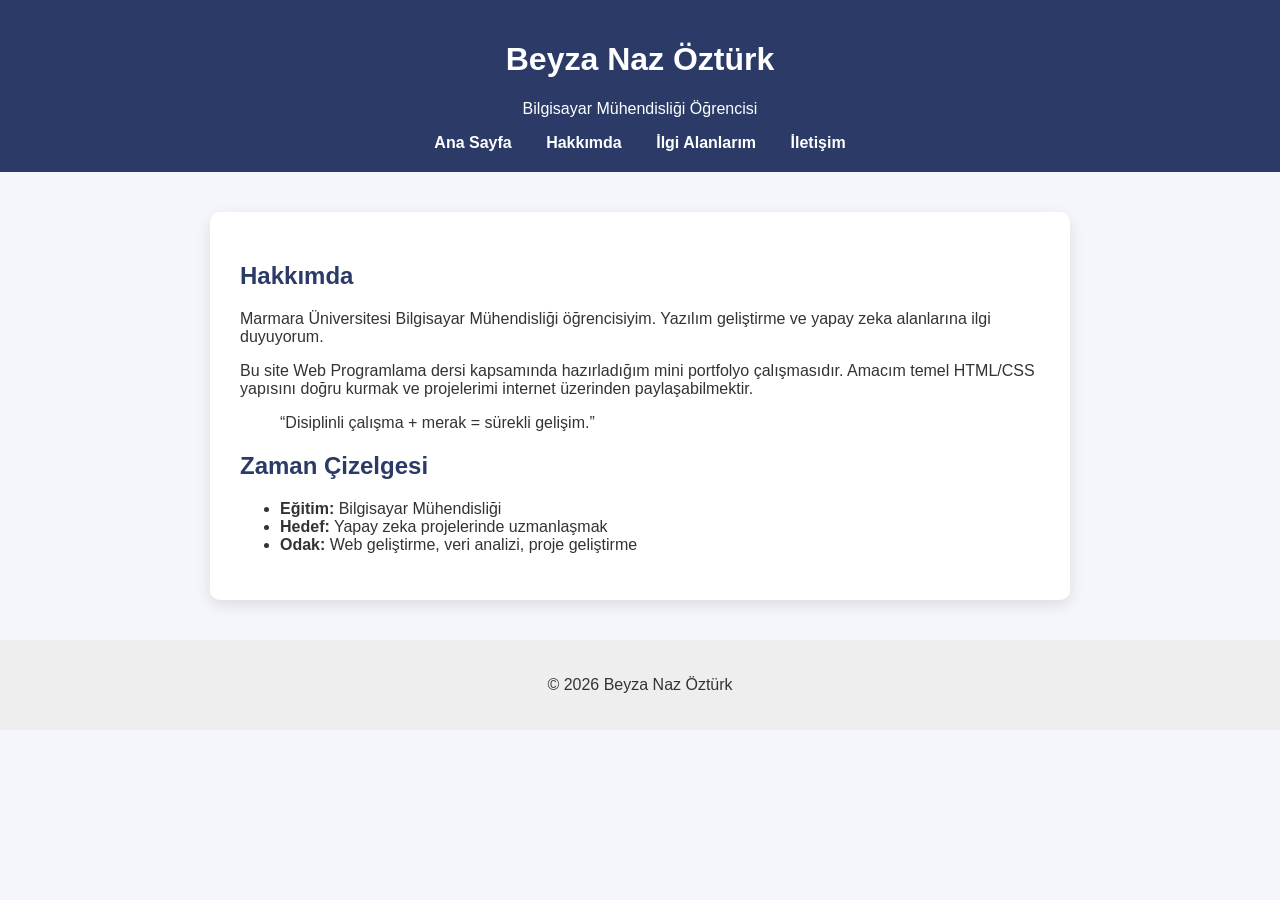
==== about.html @ 953f2633 "Add about.html for personal portfolio page" ====
<!DOCTYPE html>
<html lang="tr">
<head>
<meta charset="UTF-8">
<title>Hakkımda | Beyza Naz Öztürk</title>
<link rel="stylesheet" href="styles/style.css">
</head>
<body>

<header>
<h1>Beyza Naz Öztürk</h1>
<p>Bilgisayar Mühendisliği Öğrencisi</p>
<nav>
<a href="index.html">Ana Sayfa</a>
<a href="about.html">Hakkımda</a>
<a href="interests.html">İlgi Alanlarım</a>
<a href="contact.html">İletişim</a>
</nav>
</header>

<main>
<h2>Hakkımda</h2>

<p>
Marmara Üniversitesi Bilgisayar Mühendisliği öğrencisiyim. Yazılım geliştirme ve yapay zeka alanlarına ilgi duyuyorum.
</p>

<p>
Bu site Web Programlama dersi kapsamında hazırladığım mini portfolyo çalışmasıdır. Amacım temel HTML/CSS yapısını doğru kurmak ve projelerimi internet üzerinden paylaşabilmektir.
</p>

<blockquote>
“Disiplinli çalışma + merak = sürekli gelişim.”
</blockquote>

<h2>Zaman Çizelgesi</h2>
<ul>
<li><strong>Eğitim:</strong> Bilgisayar Mühendisliği</li>
<li><strong>Hedef:</strong> Yapay zeka projelerinde uzmanlaşmak</li>
<li><strong>Odak:</strong> Web geliştirme, veri analizi, proje geliştirme</li>
</ul>

</main>

<footer>
<p>© 2026 Beyza Naz Öztürk</p>
</footer>

</body>
</html>
---- styles/style.css ----
body{
font-family: Arial, sans-serif;
margin:0;
background:#f4f6fb;
color:#333;
}

header{
background:#2b3a67;
color:white;
padding:20px;
text-align:center;
}

nav{
margin-top:10px;
}

nav a{
color:white;
margin:0 15px;
text-decoration:none;
font-weight:bold;
}

nav a:hover{
text-decoration:underline;
}

main{
max-width:800px;
margin:40px auto;
background:white;
padding:30px;
border-radius:10px;
box-shadow:0 5px 15px rgba(0,0,0,0.1);
}

h2{
color:#2b3a67;
}

footer{
text-align:center;
padding:20px;
background:#eee;
margin-top:40px;
}
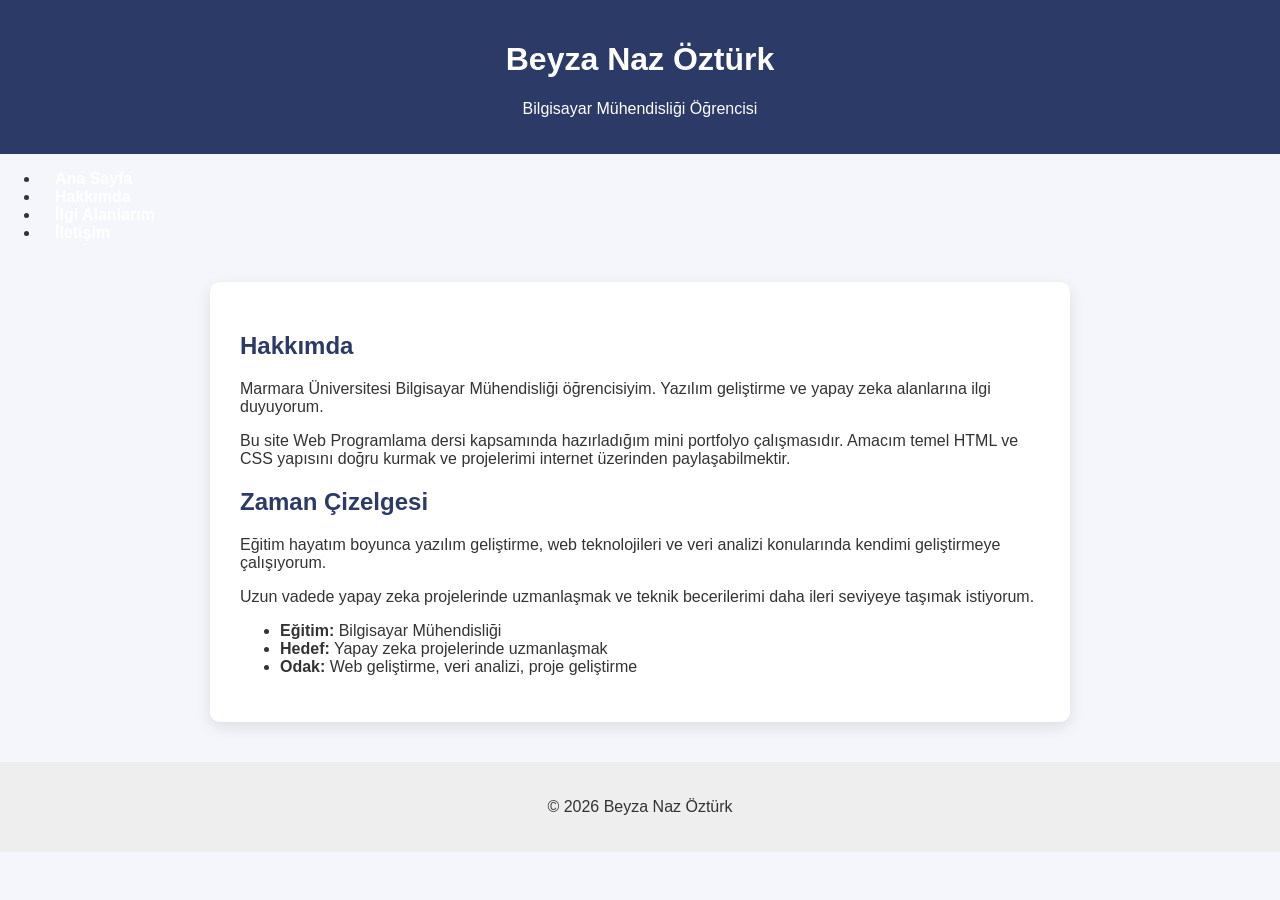
==== commit 920fdcf6: "Refactor about.html structure and content Updated text for clarity and added a sidebar section." ====
--- a/about.html
+++ b/about.html
@@ -5,20 +5,26 @@
 <title>Hakkımda | Beyza Naz Öztürk</title>
 <link rel="stylesheet" href="styles/style.css">
 </head>
+
 <body>
 
 <header>
 <h1>Beyza Naz Öztürk</h1>
 <p>Bilgisayar Mühendisliği Öğrencisi</p>
-<nav>
-<a href="index.html">Ana Sayfa</a>
-<a href="about.html">Hakkımda</a>
-<a href="interests.html">İlgi Alanlarım</a>
-<a href="contact.html">İletişim</a>
-</nav>
 </header>
 
+<nav>
+<ul>
+<li><a href="index.html">Ana Sayfa</a></li>
+<li><a href="about.html">Hakkımda</a></li>
+<li><a href="interests.html">İlgi Alanlarım</a></li>
+<li><a href="contact.html">İletişim</a></li>
+</ul>
+</nav>
+
 <main>
+
+<div class="content">
 <h2>Hakkımda</h2>
 
 <p>
@@ -26,19 +32,29 @@
 </p>
 
 <p>
-Bu site Web Programlama dersi kapsamında hazırladığım mini portfolyo çalışmasıdır. Amacım temel HTML/CSS yapısını doğru kurmak ve projelerimi internet üzerinden paylaşabilmektir.
+Bu site Web Programlama dersi kapsamında hazırladığım mini portfolyo çalışmasıdır. Amacım temel HTML ve CSS yapısını doğru kurmak ve projelerimi internet üzerinden paylaşabilmektir.
 </p>
 
-<blockquote>
-“Disiplinli çalışma + merak = sürekli gelişim.”
-</blockquote>
+</div>
 
+<aside class="sidebar">
 <h2>Zaman Çizelgesi</h2>
+
+<p>
+Eğitim hayatım boyunca yazılım geliştirme, web teknolojileri ve veri analizi konularında kendimi geliştirmeye çalışıyorum.
+</p>
+
+<p>
+Uzun vadede yapay zeka projelerinde uzmanlaşmak ve teknik becerilerimi daha ileri seviyeye taşımak istiyorum.
+</p>
+
 <ul>
 <li><strong>Eğitim:</strong> Bilgisayar Mühendisliği</li>
 <li><strong>Hedef:</strong> Yapay zeka projelerinde uzmanlaşmak</li>
 <li><strong>Odak:</strong> Web geliştirme, veri analizi, proje geliştirme</li>
 </ul>
+
+</aside>
 
 </main>
 
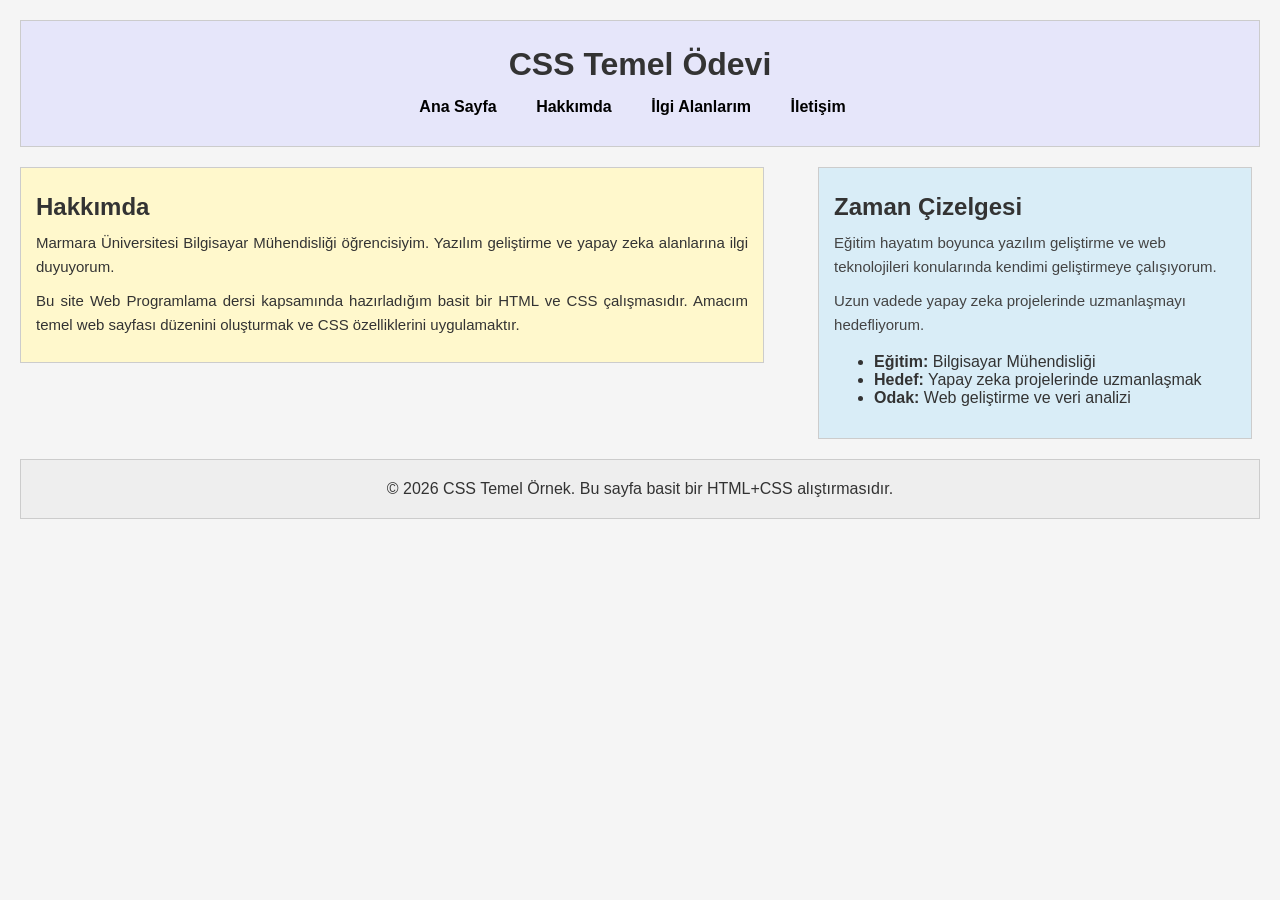
==== commit 8cbe9797: "Update about.html for project details and navigation" ====
--- a/about.html
+++ b/about.html
@@ -2,29 +2,29 @@
 <html lang="tr">
 <head>
 <meta charset="UTF-8">
-<title>Hakkımda | Beyza Naz Öztürk</title>
+<title>Hakkımda | CSS Temel Ödevi</title>
 <link rel="stylesheet" href="styles/style.css">
 </head>
 
 <body>
 
 <header>
-<h1>Beyza Naz Öztürk</h1>
-<p>Bilgisayar Mühendisliği Öğrencisi</p>
+  <h1>CSS Temel Ödevi</h1>
+
+  <nav>
+    <ul>
+      <li><a href="index.html">Ana Sayfa</a></li>
+      <li><a href="about.html">Hakkımda</a></li>
+      <li><a href="interests.html">İlgi Alanlarım</a></li>
+      <li><a href="contact.html">İletişim</a></li>
+    </ul>
+  </nav>
 </header>
-
-<nav>
-<ul>
-<li><a href="index.html">Ana Sayfa</a></li>
-<li><a href="about.html">Hakkımda</a></li>
-<li><a href="interests.html">İlgi Alanlarım</a></li>
-<li><a href="contact.html">İletişim</a></li>
-</ul>
-</nav>
 
 <main>
 
 <div class="content">
+
 <h2>Hakkımda</h2>
 
 <p>
@@ -32,26 +32,27 @@
 </p>
 
 <p>
-Bu site Web Programlama dersi kapsamında hazırladığım mini portfolyo çalışmasıdır. Amacım temel HTML ve CSS yapısını doğru kurmak ve projelerimi internet üzerinden paylaşabilmektir.
+Bu site Web Programlama dersi kapsamında hazırladığım basit bir HTML ve CSS çalışmasıdır. Amacım temel web sayfası düzenini oluşturmak ve CSS özelliklerini uygulamaktır.
 </p>
 
 </div>
 
 <aside class="sidebar">
+
 <h2>Zaman Çizelgesi</h2>
 
 <p>
-Eğitim hayatım boyunca yazılım geliştirme, web teknolojileri ve veri analizi konularında kendimi geliştirmeye çalışıyorum.
+Eğitim hayatım boyunca yazılım geliştirme ve web teknolojileri konularında kendimi geliştirmeye çalışıyorum.
 </p>
 
 <p>
-Uzun vadede yapay zeka projelerinde uzmanlaşmak ve teknik becerilerimi daha ileri seviyeye taşımak istiyorum.
+Uzun vadede yapay zeka projelerinde uzmanlaşmayı hedefliyorum.
 </p>
 
 <ul>
 <li><strong>Eğitim:</strong> Bilgisayar Mühendisliği</li>
 <li><strong>Hedef:</strong> Yapay zeka projelerinde uzmanlaşmak</li>
-<li><strong>Odak:</strong> Web geliştirme, veri analizi, proje geliştirme</li>
+<li><strong>Odak:</strong> Web geliştirme ve veri analizi</li>
 </ul>
 
 </aside>
@@ -59,7 +60,7 @@
 </main>
 
 <footer>
-<p>© 2026 Beyza Naz Öztürk</p>
+<p>© 2026 CSS Temel Örnek. Bu sayfa basit bir HTML+CSS alıştırmasıdır.</p>
 </footer>
 
 </body>
--- a/styles/style.css
+++ b/styles/style.css
@@ -1,48 +1,96 @@
 body{
 font-family: Arial, sans-serif;
-margin:0;
-background:#f4f6fb;
+background:#f5f5f5;
+margin:20px;
 color:#333;
 }
 
+/* grup seçici */
+h1, h2, p{
+margin:10px 0;
+}
+
 header{
-background:#2b3a67;
-color:white;
-padding:20px;
+background:#e6e6fa;
+padding:15px;
+border:1px solid #ccc;
 text-align:center;
 }
 
 nav{
-margin-top:10px;
+margin:15px 0;
 }
 
-nav a{
-color:white;
-margin:0 15px;
-text-decoration:none;
-font-weight:bold;
+nav ul{
+list-style:none;
+padding:0;
+margin:0;
+text-align:center;
 }
 
+nav ul li{
+display:inline-block;
+margin-right:15px;
+}
+
+/* hiyerarşik seçici */
+nav a{
+text-decoration:none;
+color:#000;
+font-weight:bold;
+padding:5px 10px;
+}
+
+/* hiyerarşik seçici */
 nav a:hover{
-text-decoration:underline;
+color:blue;
 }
 
 main{
-max-width:800px;
-margin:40px auto;
-background:white;
-padding:30px;
-border-radius:10px;
-box-shadow:0 5px 15px rgba(0,0,0,0.1);
+margin-top:20px;
 }
 
-h2{
-color:#2b3a67;
+.content{
+width:60%;
+display:inline-block;
+vertical-align:top;
+background:#fff8cc;
+padding:15px;
+border:1px solid #ccc;
+box-sizing:border-box;
+}
+
+.sidebar{
+width:35%;
+display:inline-block;
+vertical-align:top;
+background:#d9edf7;
+padding:15px;
+border:1px solid #ccc;
+margin-left:4%;
+box-sizing:border-box;
+}
+
+/* hiyerarşik seçici */
+.content p{
+font-size:15px;
+line-height:1.6;
+text-align:justify;
+color:#333;
+}
+
+/* hiyerarşik seçici */
+.sidebar p{
+font-size:15px;
+line-height:1.6;
+text-align:left;
+color:#444;
 }
 
 footer{
 text-align:center;
-padding:20px;
+margin-top:20px;
+padding:10px;
 background:#eee;
-margin-top:40px;
+border:1px solid #ccc;
 }
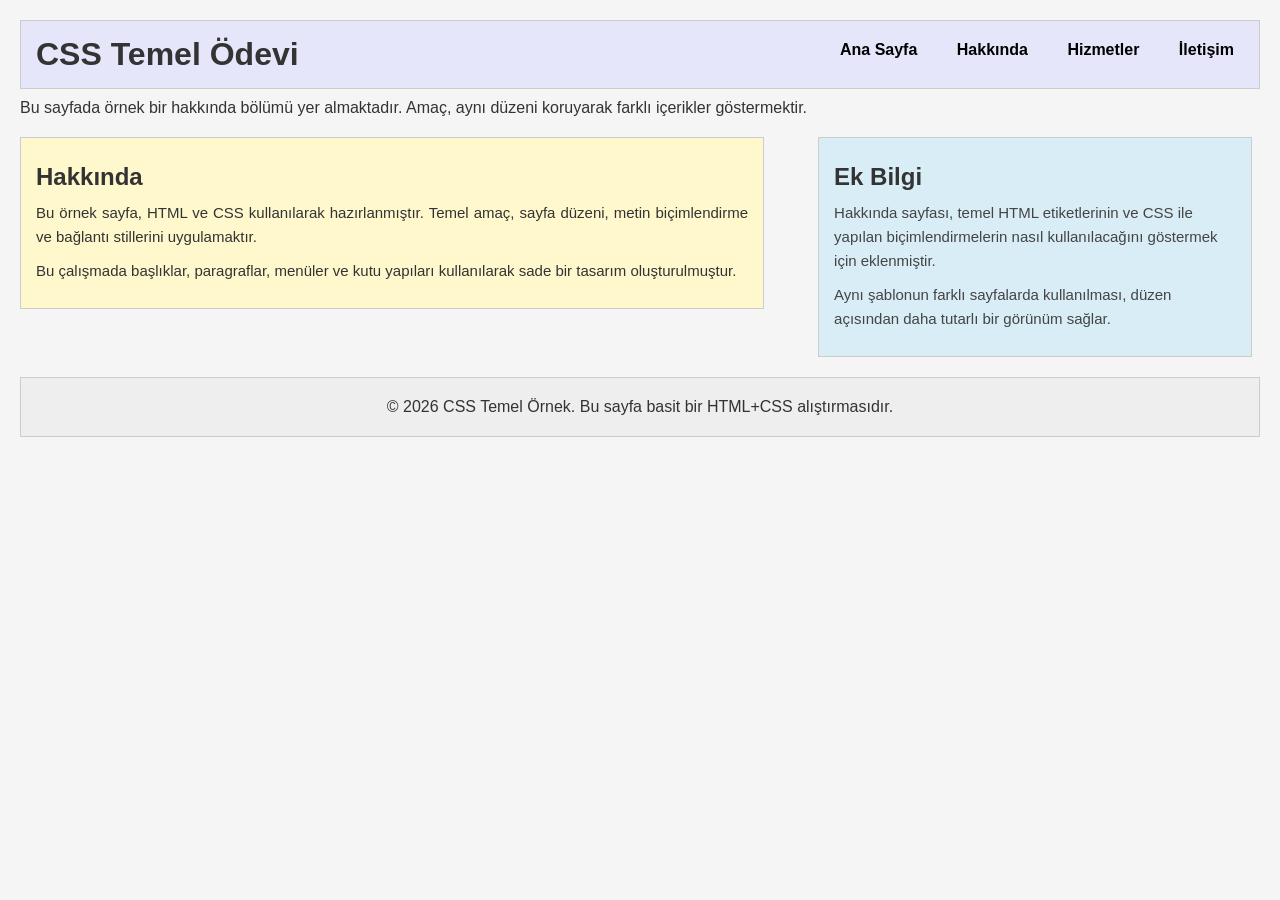
==== commit 00bb91f4: "Refactor about.html structure and content" ====
--- a/about.html
+++ b/about.html
@@ -1,67 +1,60 @@
 <!DOCTYPE html>
 <html lang="tr">
 <head>
-<meta charset="UTF-8">
-<title>Hakkımda | CSS Temel Ödevi</title>
-<link rel="stylesheet" href="styles/style.css">
+  <meta charset="UTF-8">
+  <title>Hakkında | CSS Temel Ödevi</title>
+  <link rel="stylesheet" href="styles/style.css">
 </head>
-
 <body>
 
-<header>
-  <h1>CSS Temel Ödevi</h1>
+  <div class="container">
 
-  <nav>
-    <ul>
-      <li><a href="index.html">Ana Sayfa</a></li>
-      <li><a href="about.html">Hakkımda</a></li>
-      <li><a href="interests.html">İlgi Alanlarım</a></li>
-      <li><a href="contact.html">İletişim</a></li>
-    </ul>
-  </nav>
-</header>
+    <header>
+      <h1>CSS Temel Ödevi</h1>
+      <nav>
+        <ul>
+          <li><a href="index.html">Ana Sayfa</a></li>
+          <li><a href="about.html" class="active">Hakkında</a></li>
+          <li><a href="interests.html">Hizmetler</a></li>
+          <li><a href="contact.html">İletişim</a></li>
+        </ul>
+      </nav>
+    </header>
 
-<main>
+    <p class="intro">
+      Bu sayfada örnek bir hakkında bölümü yer almaktadır. Amaç, aynı düzeni koruyarak
+      farklı içerikler göstermektir.
+    </p>
 
-<div class="content">
+    <main>
+      <div class="content">
+        <h2>Hakkında</h2>
+        <p>
+          Bu örnek sayfa, HTML ve CSS kullanılarak hazırlanmıştır. Temel amaç, sayfa düzeni,
+          metin biçimlendirme ve bağlantı stillerini uygulamaktır.
+        </p>
+        <p>
+          Bu çalışmada başlıklar, paragraflar, menüler ve kutu yapıları kullanılarak sade bir tasarım oluşturulmuştur.
+        </p>
+      </div>
 
-<h2>Hakkımda</h2>
+      <aside class="sidebar">
+        <h2>Ek Bilgi</h2>
+        <p>
+          Hakkında sayfası, temel HTML etiketlerinin ve CSS ile yapılan biçimlendirmelerin
+          nasıl kullanılacağını göstermek için eklenmiştir.
+        </p>
+        <p>
+          Aynı şablonun farklı sayfalarda kullanılması, düzen açısından daha tutarlı bir görünüm sağlar.
+        </p>
+      </aside>
+    </main>
 
-<p>
-Marmara Üniversitesi Bilgisayar Mühendisliği öğrencisiyim. Yazılım geliştirme ve yapay zeka alanlarına ilgi duyuyorum.
-</p>
+    <footer>
+      <p>© 2026 CSS Temel Örnek. Bu sayfa basit bir HTML+CSS alıştırmasıdır.</p>
+    </footer>
 
-<p>
-Bu site Web Programlama dersi kapsamında hazırladığım basit bir HTML ve CSS çalışmasıdır. Amacım temel web sayfası düzenini oluşturmak ve CSS özelliklerini uygulamaktır.
-</p>
-
-</div>
-
-<aside class="sidebar">
-
-<h2>Zaman Çizelgesi</h2>
-
-<p>
-Eğitim hayatım boyunca yazılım geliştirme ve web teknolojileri konularında kendimi geliştirmeye çalışıyorum.
-</p>
-
-<p>
-Uzun vadede yapay zeka projelerinde uzmanlaşmayı hedefliyorum.
-</p>
-
-<ul>
-<li><strong>Eğitim:</strong> Bilgisayar Mühendisliği</li>
-<li><strong>Hedef:</strong> Yapay zeka projelerinde uzmanlaşmak</li>
-<li><strong>Odak:</strong> Web geliştirme ve veri analizi</li>
-</ul>
-
-</aside>
-
-</main>
-
-<footer>
-<p>© 2026 CSS Temel Örnek. Bu sayfa basit bir HTML+CSS alıştırmasıdır.</p>
-</footer>
+  </div>
 
 </body>
 </html>
--- a/styles/style.css
+++ b/styles/style.css
@@ -14,23 +14,27 @@
 background:#e6e6fa;
 padding:15px;
 border:1px solid #ccc;
-text-align:center;
+}
+
+header h1{
+display:inline-block;
+margin:0;
 }
 
 nav{
-margin:15px 0;
+float:right;
+margin-top:5px;
 }
 
 nav ul{
 list-style:none;
 padding:0;
 margin:0;
-text-align:center;
 }
 
 nav ul li{
 display:inline-block;
-margin-right:15px;
+margin-left:15px;
 }
 
 /* hiyerarşik seçici */
@@ -44,6 +48,12 @@
 /* hiyerarşik seçici */
 nav a:hover{
 color:blue;
+}
+
+header::after{
+content:"";
+display:block;
+clear:both;
 }
 
 main{
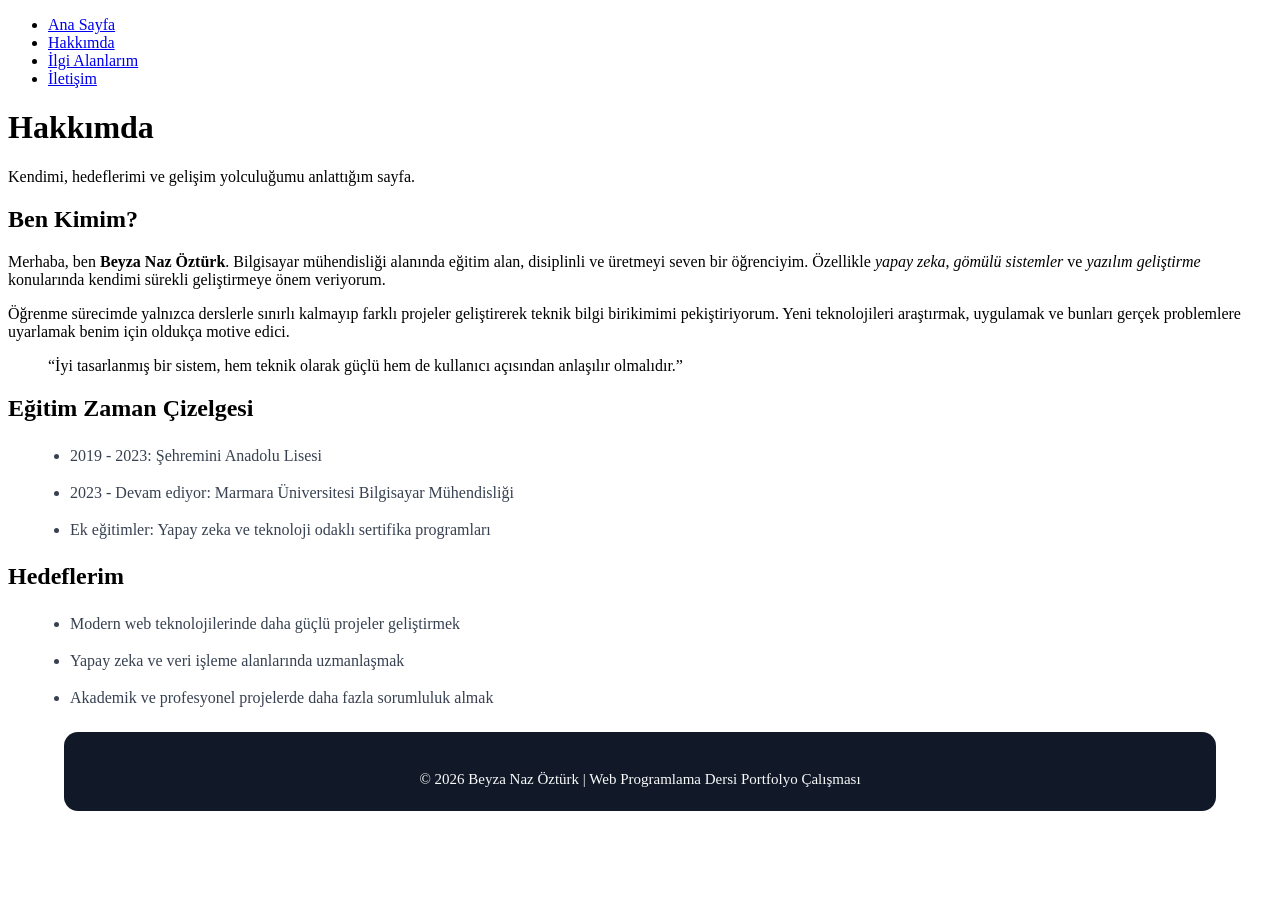
==== commit 93e8ca29: "Revise about.html structure and content" ====
--- a/about.html
+++ b/about.html
@@ -1,60 +1,63 @@
 <!DOCTYPE html>
 <html lang="tr">
 <head>
-  <meta charset="UTF-8">
-  <title>Hakkında | CSS Temel Ödevi</title>
-  <link rel="stylesheet" href="styles/style.css">
+  <meta charset="UTF-8" />
+  <meta name="viewport" content="width=device-width, initial-scale=1.0" />
+  <title>Beyza Naz Öztürk | Hakkımda</title>
+  <link rel="stylesheet" href="styles/style.css" />
 </head>
 <body>
+  <nav class="top-nav">
+    <ul>
+      <li><a href="index.html">Ana Sayfa</a></li>
+      <li><a href="about.html">Hakkımda</a></li>
+      <li><a href="interests.html">İlgi Alanlarım</a></li>
+      <li><a href="contact.html">İletişim</a></li>
+    </ul>
+  </nav>
 
-  <div class="container">
+  <header class="page-header">
+    <h1>Hakkımda</h1>
+    <p>Kendimi, hedeflerimi ve gelişim yolculuğumu anlattığım sayfa.</p>
+  </header>
 
-    <header>
-      <h1>CSS Temel Ödevi</h1>
-      <nav>
-        <ul>
-          <li><a href="index.html">Ana Sayfa</a></li>
-          <li><a href="about.html" class="active">Hakkında</a></li>
-          <li><a href="interests.html">Hizmetler</a></li>
-          <li><a href="contact.html">İletişim</a></li>
-        </ul>
-      </nav>
-    </header>
+  <main class="single-page-content">
+    <section class="page-card">
+      <h2>Ben Kimim?</h2>
+      <p>
+        Merhaba, ben <strong>Beyza Naz Öztürk</strong>. Bilgisayar mühendisliği alanında eğitim alan,
+        disiplinli ve üretmeyi seven bir öğrenciyim. Özellikle <em>yapay zeka</em>,
+        <em>gömülü sistemler</em> ve <em>yazılım geliştirme</em> konularında kendimi
+        sürekli geliştirmeye önem veriyorum.
+      </p>
+      <p>
+        Öğrenme sürecimde yalnızca derslerle sınırlı kalmayıp farklı projeler geliştirerek
+        teknik bilgi birikimimi pekiştiriyorum. Yeni teknolojileri araştırmak, uygulamak ve
+        bunları gerçek problemlere uyarlamak benim için oldukça motive edici.
+      </p>
 
-    <p class="intro">
-      Bu sayfada örnek bir hakkında bölümü yer almaktadır. Amaç, aynı düzeni koruyarak
-      farklı içerikler göstermektir.
-    </p>
+      <blockquote>
+        “İyi tasarlanmış bir sistem, hem teknik olarak güçlü hem de kullanıcı açısından anlaşılır olmalıdır.”
+      </blockquote>
 
-    <main>
-      <div class="content">
-        <h2>Hakkında</h2>
-        <p>
-          Bu örnek sayfa, HTML ve CSS kullanılarak hazırlanmıştır. Temel amaç, sayfa düzeni,
-          metin biçimlendirme ve bağlantı stillerini uygulamaktır.
-        </p>
-        <p>
-          Bu çalışmada başlıklar, paragraflar, menüler ve kutu yapıları kullanılarak sade bir tasarım oluşturulmuştur.
-        </p>
-      </div>
+      <h2>Eğitim Zaman Çizelgesi</h2>
+      <ul class="timeline-list">
+        <li>2019 - 2023: Şehremini Anadolu Lisesi</li>
+        <li>2023 - Devam ediyor: Marmara Üniversitesi Bilgisayar Mühendisliği</li>
+        <li>Ek eğitimler: Yapay zeka ve teknoloji odaklı sertifika programları</li>
+      </ul>
 
-      <aside class="sidebar">
-        <h2>Ek Bilgi</h2>
-        <p>
-          Hakkında sayfası, temel HTML etiketlerinin ve CSS ile yapılan biçimlendirmelerin
-          nasıl kullanılacağını göstermek için eklenmiştir.
-        </p>
-        <p>
-          Aynı şablonun farklı sayfalarda kullanılması, düzen açısından daha tutarlı bir görünüm sağlar.
-        </p>
-      </aside>
-    </main>
+      <h2>Hedeflerim</h2>
+      <ul class="timeline-list">
+        <li>Modern web teknolojilerinde daha güçlü projeler geliştirmek</li>
+        <li>Yapay zeka ve veri işleme alanlarında uzmanlaşmak</li>
+        <li>Akademik ve profesyonel projelerde daha fazla sorumluluk almak</li>
+      </ul>
+    </section>
+  </main>
 
-    <footer>
-      <p>© 2026 CSS Temel Örnek. Bu sayfa basit bir HTML+CSS alıştırmasıdır.</p>
-    </footer>
-
-  </div>
-
+  <footer>
+    <p>© 2026 Beyza Naz Öztürk | Web Programlama Dersi Portfolyo Çalışması</p>
+  </footer>
 </body>
 </html>
--- a/styles/style.css
+++ b/styles/style.css
@@ -1,106 +1,70 @@
-body{
-font-family: Arial, sans-serif;
-background:#f5f5f5;
-margin:20px;
-color:#333;
+* {
 }
 
-/* grup seçici */
-h1, h2, p{
-margin:10px 0;
+.timeline-list,
+.interest-list {
+  margin-left: 22px;
+  margin-bottom: 20px;
 }
 
-header{
-background:#e6e6fa;
-padding:15px;
-border:1px solid #ccc;
+.timeline-list li,
+.interest-list li {
+  margin-bottom: 10px;
+  line-height: 1.7;
+  color: #374151;
 }
 
-header h1{
-display:inline-block;
-margin:0;
+.definition-list dt {
+  font-weight: bold;
+  color: #111827;
+  margin-top: 14px;
 }
 
-nav{
-float:right;
-margin-top:5px;
+.definition-list dd {
+  margin-left: 18px;
+  margin-top: 6px;
+  margin-bottom: 10px;
+  color: #4b5563;
+  line-height: 1.7;
 }
 
-nav ul{
-list-style:none;
-padding:0;
-margin:0;
+.page-card a,
+footer p a {
+  color: #4338ca;
+  text-decoration: none;
 }
 
-nav ul li{
-display:inline-block;
-margin-left:15px;
+.page-card a:hover {
+  text-decoration: underline;
 }
 
-/* hiyerarşik seçici */
-nav a{
-text-decoration:none;
-color:#000;
-font-weight:bold;
-padding:5px 10px;
+footer {
+  width: 88%;
+  max-width: 1120px;
+  margin: 0 auto 40px;
+  background-color: #111827;
+  color: #f9fafb;
+  text-align: center;
+  padding: 20px;
+  border-radius: 14px;
 }
 
-/* hiyerarşik seçici */
-nav a:hover{
-color:blue;
+footer p {
+  margin-bottom: 0;
+  font-size: 15px;
+  line-height: 1.6;
 }
 
-header::after{
-content:"";
-display:block;
-clear:both;
+@media (max-width: 900px) {
+  .content-box {
+    display: block;
+    width: 100%;
+    margin-right: 0;
+    margin-bottom: 20px;
+  }
+
+  .top-nav ul li {
+    display: block;
+    margin: 10px 0;
+  }
 }
-
-main{
-margin-top:20px;
-}
-
-.content{
-width:60%;
-display:inline-block;
-vertical-align:top;
-background:#fff8cc;
-padding:15px;
-border:1px solid #ccc;
-box-sizing:border-box;
-}
-
-.sidebar{
-width:35%;
-display:inline-block;
-vertical-align:top;
-background:#d9edf7;
-padding:15px;
-border:1px solid #ccc;
-margin-left:4%;
-box-sizing:border-box;
-}
-
-/* hiyerarşik seçici */
-.content p{
-font-size:15px;
-line-height:1.6;
-text-align:justify;
-color:#333;
-}
-
-/* hiyerarşik seçici */
-.sidebar p{
-font-size:15px;
-line-height:1.6;
-text-align:left;
-color:#444;
-}
-
-footer{
-text-align:center;
-margin-top:20px;
-padding:10px;
-background:#eee;
-border:1px solid #ccc;
-}
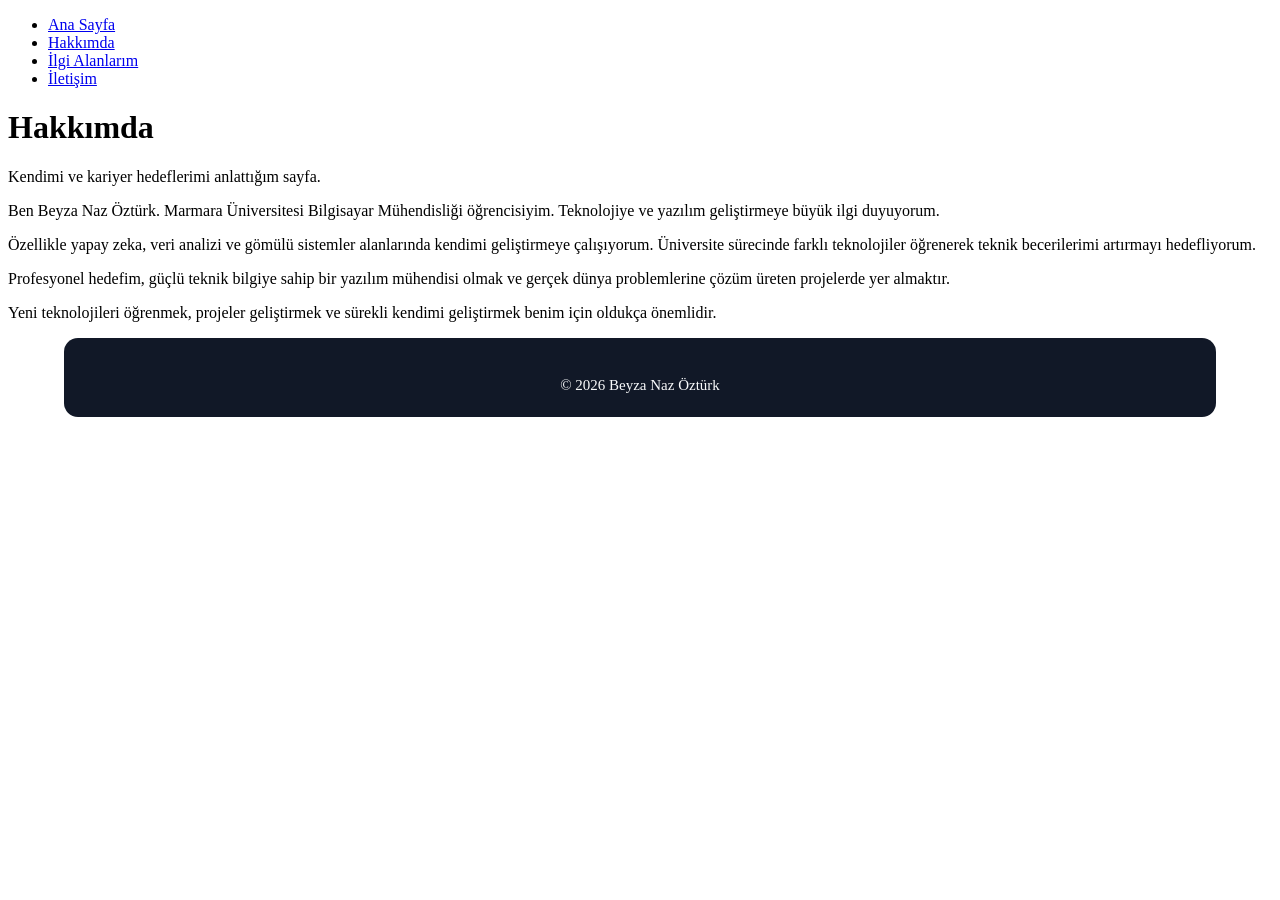
==== commit f1b049b5: "Refactor about.html structure and content" ====
--- a/about.html
+++ b/about.html
@@ -1,63 +1,64 @@
 <!DOCTYPE html>
 <html lang="tr">
 <head>
-  <meta charset="UTF-8" />
-  <meta name="viewport" content="width=device-width, initial-scale=1.0" />
-  <title>Beyza Naz Öztürk | Hakkımda</title>
-  <link rel="stylesheet" href="styles/style.css" />
+<meta charset="UTF-8">
+<title>Hakkımda</title>
+<link rel="stylesheet" href="styles/style.css">
 </head>
+
 <body>
-  <nav class="top-nav">
-    <ul>
-      <li><a href="index.html">Ana Sayfa</a></li>
-      <li><a href="about.html">Hakkımda</a></li>
-      <li><a href="interests.html">İlgi Alanlarım</a></li>
-      <li><a href="contact.html">İletişim</a></li>
-    </ul>
-  </nav>
 
-  <header class="page-header">
-    <h1>Hakkımda</h1>
-    <p>Kendimi, hedeflerimi ve gelişim yolculuğumu anlattığım sayfa.</p>
-  </header>
+<nav>
+<ul>
+<li><a href="index.html">Ana Sayfa</a></li>
+<li><a href="about.html">Hakkımda</a></li>
+<li><a href="interests.html">İlgi Alanlarım</a></li>
+<li><a href="contact.html">İletişim</a></li>
+</ul>
+</nav>
 
-  <main class="single-page-content">
-    <section class="page-card">
-      <h2>Ben Kimim?</h2>
-      <p>
-        Merhaba, ben <strong>Beyza Naz Öztürk</strong>. Bilgisayar mühendisliği alanında eğitim alan,
-        disiplinli ve üretmeyi seven bir öğrenciyim. Özellikle <em>yapay zeka</em>,
-        <em>gömülü sistemler</em> ve <em>yazılım geliştirme</em> konularında kendimi
-        sürekli geliştirmeye önem veriyorum.
-      </p>
-      <p>
-        Öğrenme sürecimde yalnızca derslerle sınırlı kalmayıp farklı projeler geliştirerek
-        teknik bilgi birikimimi pekiştiriyorum. Yeni teknolojileri araştırmak, uygulamak ve
-        bunları gerçek problemlere uyarlamak benim için oldukça motive edici.
-      </p>
+<header>
+<h1>Hakkımda</h1>
+<p>Kendimi ve kariyer hedeflerimi anlattığım sayfa.</p>
+</header>
 
-      <blockquote>
-        “İyi tasarlanmış bir sistem, hem teknik olarak güçlü hem de kullanıcı açısından anlaşılır olmalıdır.”
-      </blockquote>
+<main class="content">
 
-      <h2>Eğitim Zaman Çizelgesi</h2>
-      <ul class="timeline-list">
-        <li>2019 - 2023: Şehremini Anadolu Lisesi</li>
-        <li>2023 - Devam ediyor: Marmara Üniversitesi Bilgisayar Mühendisliği</li>
-        <li>Ek eğitimler: Yapay zeka ve teknoloji odaklı sertifika programları</li>
-      </ul>
+<div class="box">
 
-      <h2>Hedeflerim</h2>
-      <ul class="timeline-list">
-        <li>Modern web teknolojilerinde daha güçlü projeler geliştirmek</li>
-        <li>Yapay zeka ve veri işleme alanlarında uzmanlaşmak</li>
-        <li>Akademik ve profesyonel projelerde daha fazla sorumluluk almak</li>
-      </ul>
-    </section>
-  </main>
+<p>
+Ben Beyza Naz Öztürk. Marmara Üniversitesi Bilgisayar Mühendisliği öğrencisiyim.
+Teknolojiye ve yazılım geliştirmeye büyük ilgi duyuyorum.
+</p>
 
-  <footer>
-    <p>© 2026 Beyza Naz Öztürk | Web Programlama Dersi Portfolyo Çalışması</p>
-  </footer>
+<p>
+Özellikle yapay zeka, veri analizi ve gömülü sistemler alanlarında
+kendimi geliştirmeye çalışıyorum. Üniversite sürecinde farklı
+teknolojiler öğrenerek teknik becerilerimi artırmayı hedefliyorum.
+</p>
+
+</div>
+
+<div class="box">
+
+<p>
+Profesyonel hedefim, güçlü teknik bilgiye sahip bir yazılım
+mühendisi olmak ve gerçek dünya problemlerine çözüm üreten
+projelerde yer almaktır.
+</p>
+
+<p>
+Yeni teknolojileri öğrenmek, projeler geliştirmek ve sürekli
+kendimi geliştirmek benim için oldukça önemlidir.
+</p>
+
+</div>
+
+</main>
+
+<footer>
+<p>© 2026 Beyza Naz Öztürk</p>
+</footer>
+
 </body>
 </html>
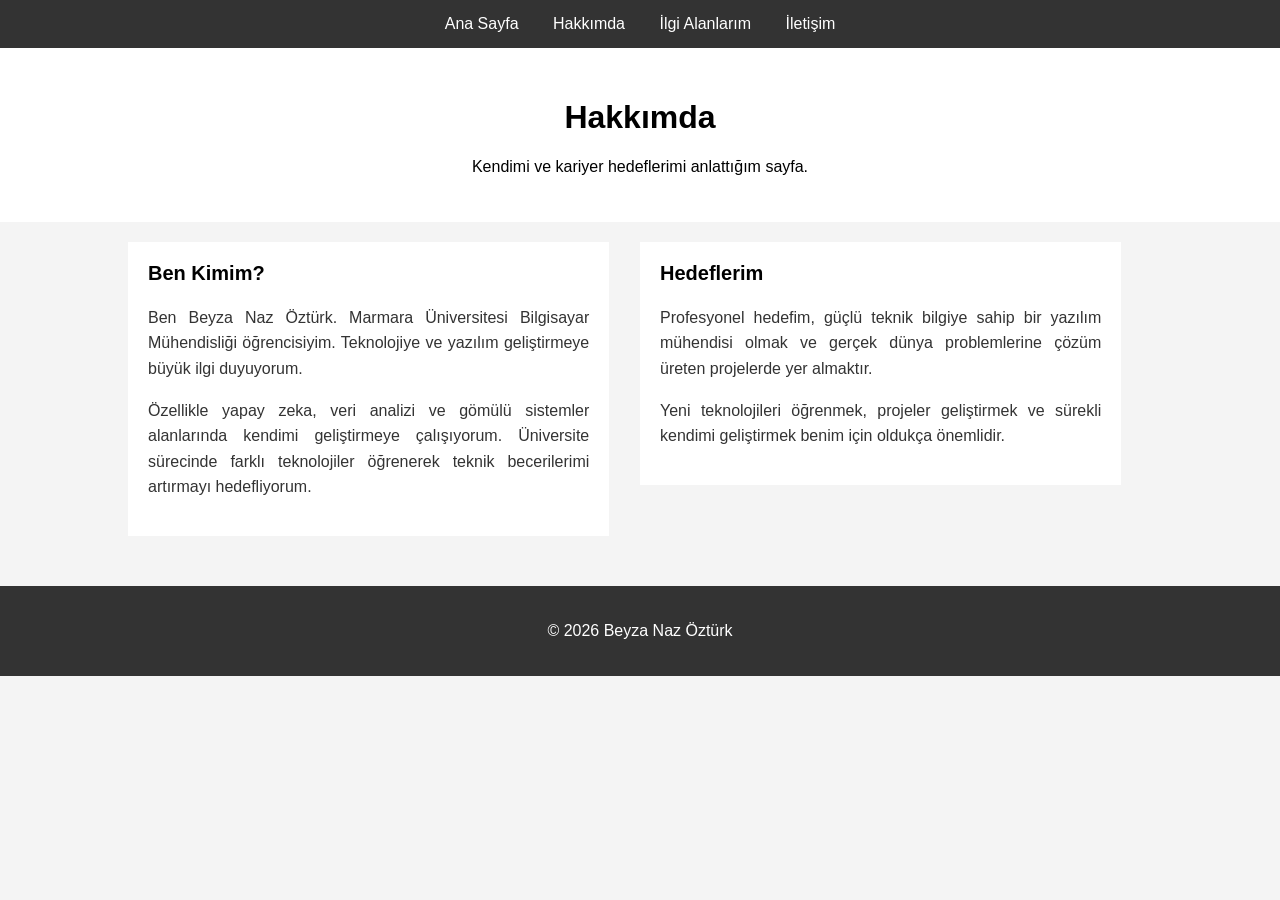
==== commit 601ec6b3: "Refactor about.html for cleaner structure" ====
--- a/about.html
+++ b/about.html
@@ -1,64 +1,41 @@
 <!DOCTYPE html>
 <html lang="tr">
 <head>
-<meta charset="UTF-8">
-<title>Hakkımda</title>
-<link rel="stylesheet" href="styles/style.css">
+  <meta charset="UTF-8">
+  <title>Hakkımda</title>
+  <link rel="stylesheet" href="styles/style.css">
 </head>
-
 <body>
 
-<nav>
-<ul>
-<li><a href="index.html">Ana Sayfa</a></li>
-<li><a href="about.html">Hakkımda</a></li>
-<li><a href="interests.html">İlgi Alanlarım</a></li>
-<li><a href="contact.html">İletişim</a></li>
-</ul>
-</nav>
+  <nav>
+    <ul>
+      <li><a href="index.html">Ana Sayfa</a></li>
+      <li><a href="about.html">Hakkımda</a></li>
+      <li><a href="interests.html">İlgi Alanlarım</a></li>
+      <li><a href="contact.html">İletişim</a></li>
+    </ul>
+  </nav>
 
-<header>
-<h1>Hakkımda</h1>
-<p>Kendimi ve kariyer hedeflerimi anlattığım sayfa.</p>
-</header>
+  <header>
+    <h1>Hakkımda</h1>
+    <p>Kendimi ve kariyer hedeflerimi anlattığım sayfa.</p>
+  </header>
 
-<main class="content">
+  <main class="content">
+    <div class="box">
+      <h2>Ben Kimim?</h2>
+      <p>Ben Beyza Naz Öztürk. Marmara Üniversitesi Bilgisayar Mühendisliği öğrencisiyim. Teknolojiye ve yazılım geliştirmeye büyük ilgi duyuyorum.</p>
+      <p>Özellikle yapay zeka, veri analizi ve gömülü sistemler alanlarında kendimi geliştirmeye çalışıyorum. Üniversite sürecinde farklı teknolojiler öğrenerek teknik becerilerimi artırmayı hedefliyorum.</p>
+    </div><div class="box">
+      <h2>Hedeflerim</h2>
+      <p>Profesyonel hedefim, güçlü teknik bilgiye sahip bir yazılım mühendisi olmak ve gerçek dünya problemlerine çözüm üreten projelerde yer almaktır.</p>
+      <p>Yeni teknolojileri öğrenmek, projeler geliştirmek ve sürekli kendimi geliştirmek benim için oldukça önemlidir.</p>
+    </div>
+  </main>
 
-<div class="box">
-
-<p>
-Ben Beyza Naz Öztürk. Marmara Üniversitesi Bilgisayar Mühendisliği öğrencisiyim.
-Teknolojiye ve yazılım geliştirmeye büyük ilgi duyuyorum.
-</p>
-
-<p>
-Özellikle yapay zeka, veri analizi ve gömülü sistemler alanlarında
-kendimi geliştirmeye çalışıyorum. Üniversite sürecinde farklı
-teknolojiler öğrenerek teknik becerilerimi artırmayı hedefliyorum.
-</p>
-
-</div>
-
-<div class="box">
-
-<p>
-Profesyonel hedefim, güçlü teknik bilgiye sahip bir yazılım
-mühendisi olmak ve gerçek dünya problemlerine çözüm üreten
-projelerde yer almaktır.
-</p>
-
-<p>
-Yeni teknolojileri öğrenmek, projeler geliştirmek ve sürekli
-kendimi geliştirmek benim için oldukça önemlidir.
-</p>
-
-</div>
-
-</main>
-
-<footer>
-<p>© 2026 Beyza Naz Öztürk</p>
-</footer>
+  <footer>
+    <p>© 2026 Beyza Naz Öztürk</p>
+  </footer>
 
 </body>
 </html>
--- a/styles/style.css
+++ b/styles/style.css
@@ -1,70 +1,82 @@
-* {
+body {
+  font-family: Arial, sans-serif;
+  margin: 0;
+  background-color: #f4f4f4;
 }
 
-.timeline-list,
-.interest-list {
-  margin-left: 22px;
+nav {
+  background-color: #333;
+  padding: 15px;
+}
+
+nav ul {
+  list-style: none;
+  margin: 0;
+  padding: 0;
+  text-align: center;
+}
+
+nav ul li {
+  display: inline-block;
+  margin: 0 15px;
+}
+
+nav ul li a {
+  color: white;
+  text-decoration: none;
+  font-size: 16px;
+}
+
+nav ul li a:hover {
+  color: #ffcc00;
+}
+
+header {
+  text-align: center;
+  padding: 30px;
+  background-color: white;
+}
+
+.content {
+  width: 80%;
+  margin: 20px auto;
+  font-size: 0;
+}
+
+.box {
+  display: inline-block;
+  width: 47%;
+  vertical-align: top;
+  background-color: white;
+  padding: 20px;
+  margin-right: 3%;
+  margin-bottom: 20px;
+  box-sizing: border-box;
+  font-size: 16px;
+}
+
+.box:last-child {
+  margin-right: 0;
+}
+
+.box h2 {
+  font-size: 20px;
+  color: #000;
+  margin-top: 0;
   margin-bottom: 20px;
 }
 
-.timeline-list li,
-.interest-list li {
-  margin-bottom: 10px;
-  line-height: 1.7;
-  color: #374151;
-}
-
-.definition-list dt {
-  font-weight: bold;
-  color: #111827;
-  margin-top: 14px;
-}
-
-.definition-list dd {
-  margin-left: 18px;
-  margin-top: 6px;
-  margin-bottom: 10px;
-  color: #4b5563;
-  line-height: 1.7;
-}
-
-.page-card a,
-footer p a {
-  color: #4338ca;
-  text-decoration: none;
-}
-
-.page-card a:hover {
-  text-decoration: underline;
+.box p {
+  font-size: 16px;
+  color: #333;
+  line-height: 1.6;
+  text-align: justify;
 }
 
 footer {
-  width: 88%;
-  max-width: 1120px;
-  margin: 0 auto 40px;
-  background-color: #111827;
-  color: #f9fafb;
   text-align: center;
   padding: 20px;
-  border-radius: 14px;
+  background-color: #333;
+  color: white;
+  margin-top: 30px;
 }
-
-footer p {
-  margin-bottom: 0;
-  font-size: 15px;
-  line-height: 1.6;
-}
-
-@media (max-width: 900px) {
-  .content-box {
-    display: block;
-    width: 100%;
-    margin-right: 0;
-    margin-bottom: 20px;
-  }
-
-  .top-nav ul li {
-    display: block;
-    margin: 10px 0;
-  }
-}
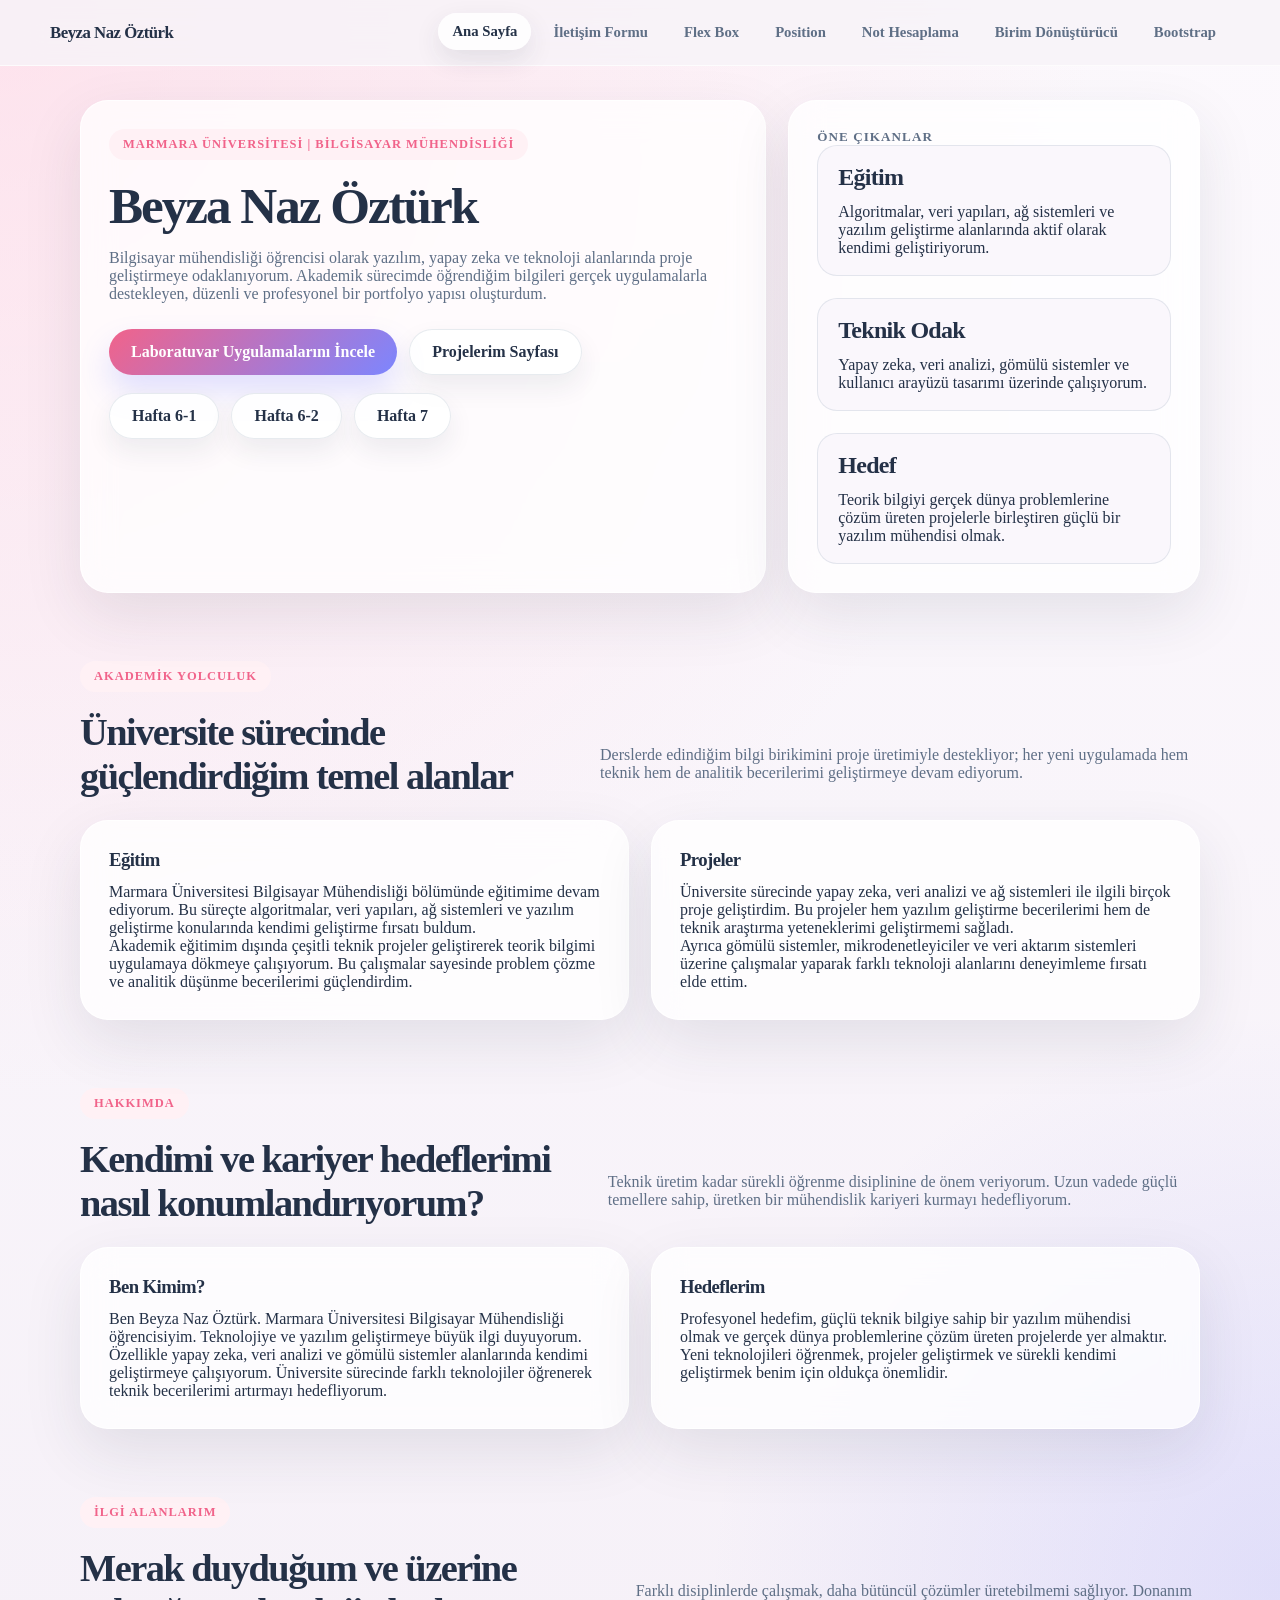
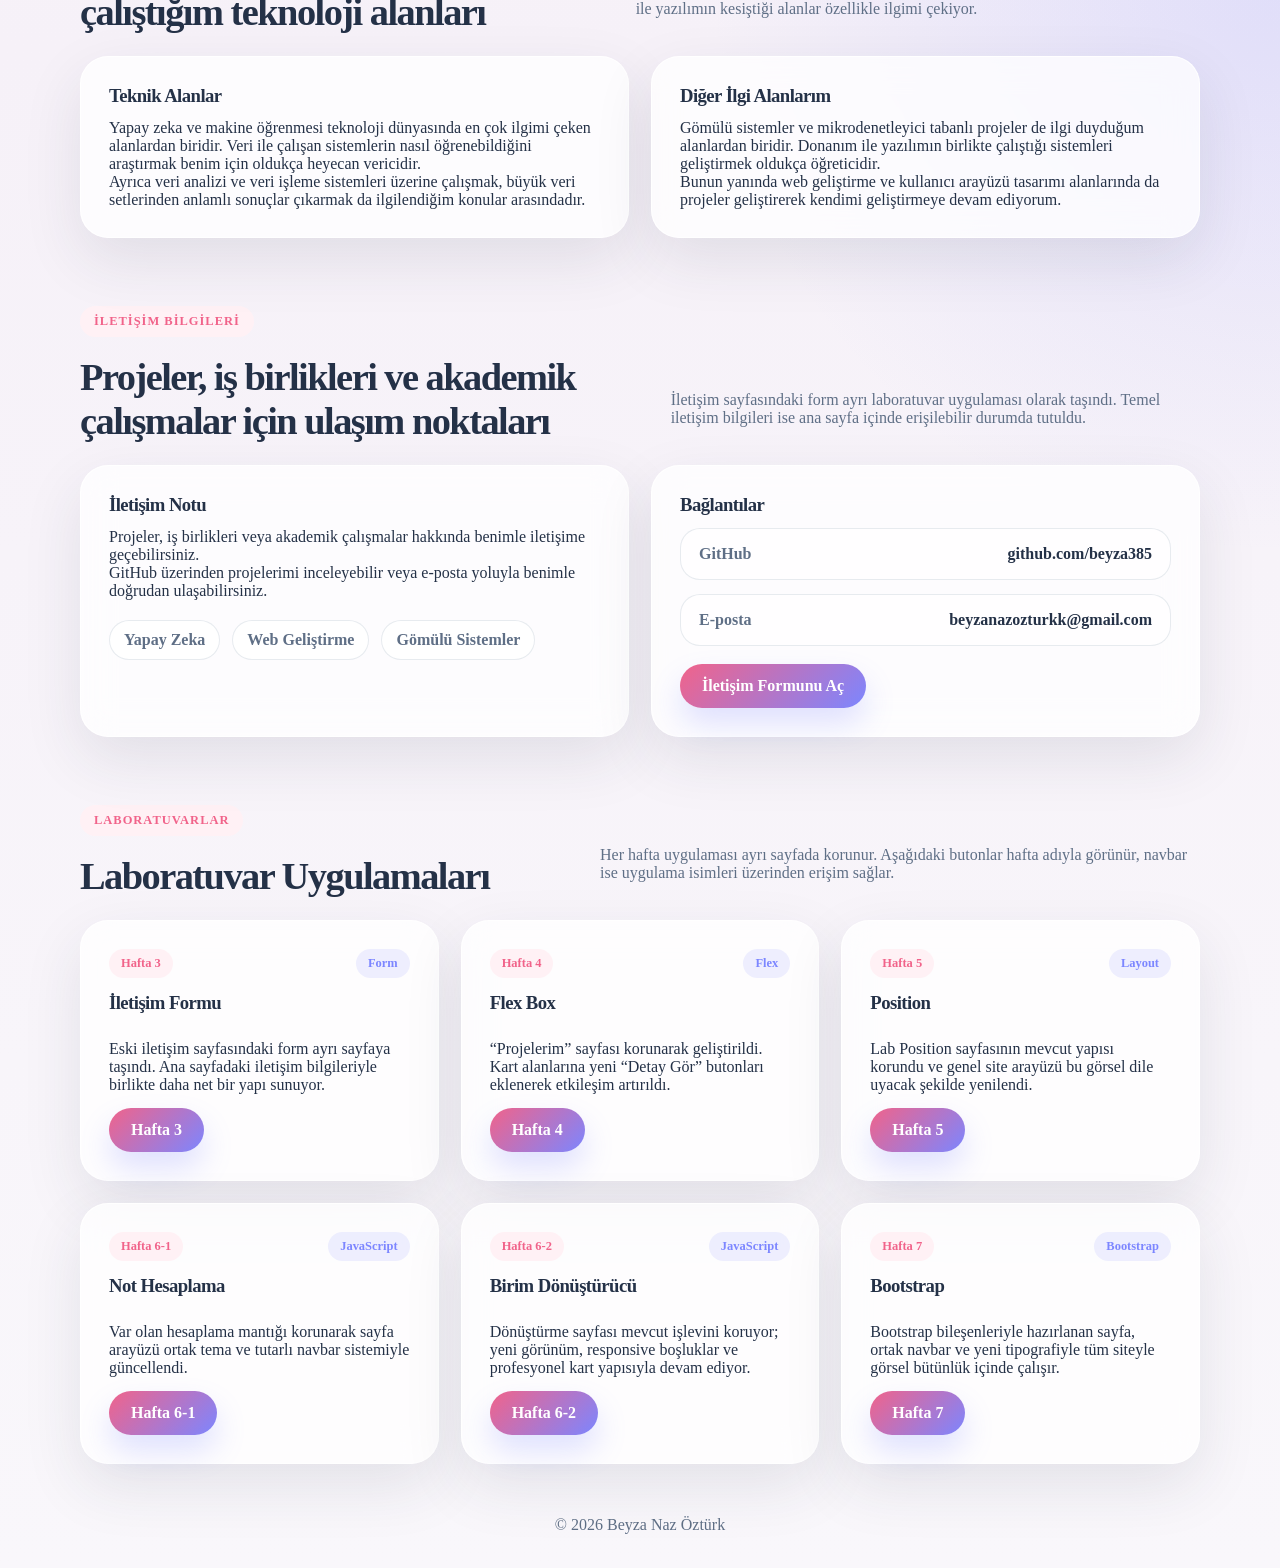
==== commit 3b938965: "Hero box height eşitleme ve buton boşluk ayarlaması" ====
--- a/about.html
+++ b/about.html
@@ -2,40 +2,42 @@
 <html lang="tr">
 <head>
   <meta charset="UTF-8">
-  <title>Hakkımda</title>
+  <meta name="viewport" content="width=device-width, initial-scale=1.0">
+  <meta http-equiv="refresh" content="0; url=index.html#hakkimda">
+  <title>Hakkımda | Yönlendiriliyor</title>
+  <link rel="preconnect" href="https://fonts.googleapis.com">
+  <link rel="preconnect" href="https://fonts.gstatic.com" crossorigin>
+  <link href="https://fonts.googleapis.com/css2?family=Manrope:wght@400;500;600;700;800&display=swap" rel="stylesheet">
   <link rel="stylesheet" href="styles/style.css">
 </head>
-<body>
-
-  <nav>
-    <ul>
-      <li><a href="index.html">Ana Sayfa</a></li>
-      <li><a href="about.html">Hakkımda</a></li>
-      <li><a href="interests.html">İlgi Alanlarım</a></li>
-      <li><a href="contact.html">İletişim</a></li>
-    </ul>
+<body class="redirect-page">
+  <nav class="site-nav">
+    <div class="nav-inner">
+      <a class="nav-brand" href="index.html#top">Beyza Naz Öztürk</a>
+      <button class="nav-toggle" type="button" aria-expanded="false" aria-label="Menüyü aç">Menü</button>
+      <div class="nav-links">
+        <a href="index.html#top" aria-current="page">Ana Sayfa</a>
+        <a href="contact.html">İletişim Formu</a>
+        <a href="projelerim.html">Flex Box</a>
+        <a href="lab_position.html">Position</a>
+        <a href="hafta6-1.html">Not Hesaplama</a>
+        <a href="hafta6-2.html">Birim Dönüştürücü</a>
+        <a href="hafta7.html">Bootstrap</a>
+      </div>
+    </div>
   </nav>
 
-  <header>
-    <h1>Hakkımda</h1>
-    <p>Kendimi ve kariyer hedeflerimi anlattığım sayfa.</p>
-  </header>
-
-  <main class="content">
-    <div class="box">
-      <h2>Ben Kimim?</h2>
-      <p>Ben Beyza Naz Öztürk. Marmara Üniversitesi Bilgisayar Mühendisliği öğrencisiyim. Teknolojiye ve yazılım geliştirmeye büyük ilgi duyuyorum.</p>
-      <p>Özellikle yapay zeka, veri analizi ve gömülü sistemler alanlarında kendimi geliştirmeye çalışıyorum. Üniversite sürecinde farklı teknolojiler öğrenerek teknik becerilerimi artırmayı hedefliyorum.</p>
-    </div><div class="box">
-      <h2>Hedeflerim</h2>
-      <p>Profesyonel hedefim, güçlü teknik bilgiye sahip bir yazılım mühendisi olmak ve gerçek dünya problemlerine çözüm üreten projelerde yer almaktır.</p>
-      <p>Yeni teknolojileri öğrenmek, projeler geliştirmek ve sürekli kendimi geliştirmek benim için oldukça önemlidir.</p>
+  <main class="redirect-main">
+    <div class="section-shell">
+      <section class="redirect-card">
+        <span class="eyebrow">Güncel Yapı</span>
+        <h1>Hakkımda bölümü ana sayfaya taşındı.</h1>
+        <p>Otomatik yönlendirme çalışmazsa aşağıdaki buton ile doğrudan ilgili bölüme geçebilirsiniz.</p>
+        <a href="index.html#hakkimda" class="primary-btn">Hakkımda Bölümüne Git</a>
+      </section>
     </div>
   </main>
 
-  <footer>
-    <p>© 2026 Beyza Naz Öztürk</p>
-  </footer>
-
+  <script src="scripts/main.js"></script>
 </body>
 </html>
--- a/styles/style.css
+++ b/styles/style.css
@@ -1,82 +1,1157 @@
+:root {
+  --bg: #f7f3f8;
+  --bg-soft: #fbf8fc;
+  --surface: rgba(255, 255, 255, 0.76);
+  --surface-strong: rgba(255, 255, 255, 0.92);
+  --line: rgba(148, 163, 184, 0.22);
+  --line-strong: rgba(148, 163, 184, 0.35);
+  --text: #243147;
+  --muted: #5f6f86;
+  --accent: #f1638a;
+  --accent-strong: #7c86ff;
+  --accent-soft: #fff1f5;
+  --shadow-soft: 0 22px 60px rgba(36, 49, 71, 0.1);
+  --shadow-hover: 0 28px 70px rgba(36, 49, 71, 0.14);
+  --radius-lg: 28px;
+  --radius-md: 20px;
+  --radius-sm: 16px;
+}
+
+* {
+  box-sizing: border-box;
+}
+
+html {
+  scroll-behavior: smooth;
+}
+
 body {
-  font-family: Arial, sans-serif;
   margin: 0;
-  background-color: #f4f4f4;
-}
-
-nav {
-  background-color: #333;
-  padding: 15px;
-}
-
-nav ul {
+  min-height: 100vh;
+  font-family: "Manrope", "Segoe UI", sans-serif;
+  color: var(--text);
+  line-height: 1.7;
+  background:
+    radial-gradient(circle at top left, rgba(255, 208, 223, 0.55), transparent 32%),
+    radial-gradient(circle at right center, rgba(124, 134, 255, 0.18), transparent 28%),
+    linear-gradient(180deg, #fcf9fd 0%, #f6f1f8 52%, #f9f7fb 100%);
+}
+
+body::before {
+  content: "";
+  position: fixed;
+  inset: 0;
+  pointer-events: none;
+  background-image:
+    linear-gradient(rgba(255, 255, 255, 0.06) 1px, transparent 1px),
+    linear-gradient(90deg, rgba(255, 255, 255, 0.06) 1px, transparent 1px);
+  background-size: 34px 34px;
+  opacity: 0.35;
+  z-index: -1;
+}
+
+body,
+button,
+input,
+select,
+textarea {
+  font: inherit;
+}
+
+h1,
+h2,
+h3,
+p {
+  margin-top: 0;
+}
+
+a {
+  color: inherit;
+}
+
+section[id] {
+  scroll-margin-top: 110px;
+}
+
+.section-shell,
+.projects-header,
+.projects-hero,
+.projects-cards,
+.projects-grow,
+.lab-header,
+.lab-container,
+.week-header,
+.week-page {
+  width: min(1120px, calc(100% - 32px));
+  margin-left: auto;
+  margin-right: auto;
+}
+
+.surface-card,
+.hero-left,
+.hero-right,
+.project-card,
+.grow-box,
+.week-card,
+.form-shell,
+.info-shell,
+.page-banner,
+.redirect-card {
+  background: var(--surface);
+  border: 1px solid rgba(255, 255, 255, 0.85);
+  border-radius: var(--radius-lg);
+  box-shadow: var(--shadow-soft);
+  backdrop-filter: blur(16px);
+}
+
+.site-nav {
+  position: sticky;
+  top: 0;
+  z-index: 100;
+  padding: 14px 0;
+  backdrop-filter: blur(18px);
+  background: rgba(247, 243, 248, 0.82);
+  border-bottom: 1px solid rgba(255, 255, 255, 0.7);
+}
+
+.nav-inner {
+  width: min(1180px, calc(100% - 32px));
+  margin: 0 auto;
+  display: flex;
+  align-items: center;
+  gap: 20px;
+  position: relative;
+}
+
+.nav-brand {
+  text-decoration: none;
+  font-size: 1.05rem;
+  font-weight: 800;
+  color: var(--text);
+  letter-spacing: -0.03em;
+  white-space: nowrap;
+}
+
+.nav-toggle {
+  display: none;
+  margin-left: auto;
+  border: 1px solid var(--line);
+  border-radius: 999px;
+  background: rgba(255, 255, 255, 0.7);
+  color: var(--text);
+  padding: 10px 16px;
+  font-weight: 700;
+  cursor: pointer;
+}
+
+.nav-links {
+  margin-left: auto;
+  display: flex;
+  flex-wrap: wrap;
+  align-items: center;
+  justify-content: flex-end;
+  gap: 8px;
+}
+
+.nav-links a {
+  text-decoration: none;
+  padding: 10px 14px;
+  border-radius: 999px;
+  color: var(--muted);
+  font-size: 0.92rem;
+  font-weight: 700;
+  transition: transform 0.25s ease, background-color 0.25s ease, box-shadow 0.25s ease, color 0.25s ease;
+}
+
+.nav-links a:hover,
+.nav-links a[aria-current="page"] {
+  color: var(--text);
+  background: rgba(255, 255, 255, 0.86);
+  box-shadow: 0 10px 26px rgba(36, 49, 71, 0.1);
+  transform: translateY(-1px);
+}
+
+.hero-section,
+.page-hero,
+.section {
+  padding: 34px 0;
+}
+
+.hero-grid,
+.page-grid,
+.card-grid,
+.lab-grid,
+.hero-stats {
+  display: grid;
+  gap: 22px;
+}
+
+.hero-grid {
+  grid-template-columns: minmax(0, 1.25fr) minmax(320px, 0.75fr);
+  align-items: stretch;
+}
+
+.page-grid,
+.card-grid {
+  grid-template-columns: repeat(2, minmax(0, 1fr));
+}
+
+.hero-copy,
+.hero-panel,
+.contact-layout .info-shell,
+.contact-layout .form-shell {
+  padding: 30px;
+}
+
+.eyebrow {
+  display: inline-flex;
+  align-items: center;
+  gap: 8px;
+  padding: 8px 14px;
+  border-radius: 999px;
+  background: var(--accent-soft);
+  color: var(--accent);
+  font-size: 0.78rem;
+  font-weight: 800;
+  letter-spacing: 0.08em;
+  text-transform: uppercase;
+  margin-bottom: 18px;
+}
+
+.hero-copy h1,
+.page-banner h1,
+.redirect-card h1 {
+  margin-bottom: 16px;
+  font-size: clamp(2.2rem, 4vw, 4.2rem);
+  line-height: 1.08;
+  letter-spacing: -0.04em;
+}
+
+.hero-copy p,
+.page-banner p,
+.redirect-card p,
+.section-head p,
+.project-card p,
+.hero-left p,
+.hero-right p,
+.grow-box p,
+.week-header p,
+.lab-header p {
+  color: var(--muted);
+}
+
+.cta-row,
+.button-group,
+.quick-links,
+.pill-list {
+  display: flex;
+  flex-wrap: wrap;
+  gap: 12px;
+}
+
+.primary-btn,
+.secondary-btn,
+.week-btn,
+.lab-button,
+.hero-link-button,
+.card-button,
+.send-btn,
+.clear-btn,
+.detail-trigger,
+.modern-btn {
+  display: inline-flex;
+  align-items: center;
+  justify-content: center;
+  gap: 8px;
+  border: none;
+  border-radius: 999px;
+  padding: 13px 22px;
+  font-weight: 800;
+  text-decoration: none;
+  cursor: pointer;
+  transition: transform 0.25s ease, box-shadow 0.25s ease, background 0.25s ease, color 0.25s ease, border-color 0.25s ease;
+}
+
+.primary-btn,
+.lab-button,
+.send-btn,
+.modern-btn {
+  color: #fff;
+  background: linear-gradient(135deg, var(--accent) 0%, var(--accent-strong) 100%);
+  box-shadow: 0 16px 30px rgba(124, 134, 255, 0.24);
+}
+
+.secondary-btn,
+.week-btn,
+.hero-link-button,
+.card-button,
+.detail-trigger,
+.clear-btn {
+  color: var(--text);
+  background: rgba(255, 255, 255, 0.86);
+  border: 1px solid var(--line);
+  box-shadow: 0 12px 26px rgba(36, 49, 71, 0.08);
+}
+
+.primary-btn:hover,
+.secondary-btn:hover,
+.week-btn:hover,
+.lab-button:hover,
+.hero-link-button:hover,
+.card-button:hover,
+.send-btn:hover,
+.clear-btn:hover,
+.detail-trigger:hover,
+.modern-btn:hover {
+  transform: translateY(-2px);
+  box-shadow: var(--shadow-hover);
+}
+
+.quick-links {
+  margin-top: 18px;
+}
+
+.hero-copy .cta-row {
+  margin-top: 26px;
+}
+
+.hero-panel {
+  padding: 28px;
+}
+
+.panel-label {
+  margin-bottom: 14px;
+  color: var(--muted);
+  font-size: 0.82rem;
+  font-weight: 800;
+  letter-spacing: 0.08em;
+  text-transform: uppercase;
+}
+
+.hero-stats {
+  grid-template-columns: 1fr;
+}
+
+.stat-card {
+  padding: 18px 20px;
+  border-radius: var(--radius-md);
+  background: rgba(250, 246, 252, 0.86);
+  border: 1px solid var(--line);
+}
+
+.stat-card h2,
+.surface-card h3,
+.lab-card h3,
+.project-card h2,
+.hero-left h2,
+.hero-right h2,
+.grow-box h3,
+.week-card h2,
+.form-shell h2,
+.info-shell h2,
+.event-card h2 {
+  margin-bottom: 12px;
+  color: var(--text);
+  letter-spacing: -0.03em;
+}
+
+.stat-card p,
+.surface-card p,
+.info-item p,
+.lab-card p {
+  margin-bottom: 0;
+}
+
+.section-head {
+  display: flex;
+  justify-content: space-between;
+  align-items: end;
+  gap: 24px;
+  margin-bottom: 22px;
+}
+
+.section-head h2 {
+  margin-bottom: 0;
+  font-size: clamp(1.8rem, 3vw, 2.8rem);
+  letter-spacing: -0.04em;
+}
+
+.section-copy {
+  max-width: 600px;
+}
+
+.surface-card {
+  padding: 28px;
+}
+
+.pill-list {
+  margin-top: 20px;
+}
+
+.pill {
+  display: inline-flex;
+  align-items: center;
+  padding: 10px 14px;
+  border-radius: 999px;
+  background: rgba(255, 255, 255, 0.7);
+  border: 1px solid var(--line);
+  color: var(--muted);
+  font-weight: 700;
+}
+
+.info-list {
+  display: grid;
+  gap: 14px;
+}
+
+.info-item {
+  padding: 18px 20px;
+  border-radius: var(--radius-md);
+  background: rgba(250, 246, 252, 0.86);
+  border: 1px solid var(--line);
+}
+
+.info-item strong {
+  display: block;
+  margin-bottom: 8px;
+  font-size: 1rem;
+}
+
+.contact-link {
+  display: flex;
+  justify-content: space-between;
+  gap: 12px;
+  padding: 16px 18px;
+  border-radius: var(--radius-md);
+  border: 1px solid var(--line);
+  background: rgba(255, 255, 255, 0.65);
+  text-decoration: none;
+  color: var(--text);
+}
+
+.contact-link span {
+  color: var(--muted);
+  font-weight: 700;
+}
+
+.lab-grid {
+  grid-template-columns: repeat(3, minmax(0, 1fr));
+}
+
+.lab-card {
+  display: flex;
+  flex-direction: column;
+  gap: 14px;
+}
+
+.lab-card-top {
+  display: flex;
+  justify-content: space-between;
+  align-items: center;
+  gap: 14px;
+}
+
+.week-label,
+.lab-tag {
+  display: inline-flex;
+  align-items: center;
+  padding: 7px 12px;
+  border-radius: 999px;
+  font-size: 0.78rem;
+  font-weight: 800;
+}
+
+.week-label {
+  background: var(--accent-soft);
+  color: var(--accent);
+}
+
+.lab-tag {
+  background: rgba(124, 134, 255, 0.12);
+  color: var(--accent-strong);
+}
+
+.lab-button {
+  margin-top: auto;
+  width: fit-content;
+}
+
+.site-footer {
+  padding: 18px 16px 34px;
+  text-align: center;
+  color: var(--muted);
+}
+
+.site-footer p {
+  margin-bottom: 0;
+}
+
+.page-banner,
+.redirect-card {
+  padding: 30px;
+}
+
+.contact-layout {
+  grid-template-columns: minmax(0, 0.8fr) minmax(0, 1.2fr);
+}
+
+.form-shell form,
+.modern-form {
+  display: grid;
+  gap: 16px;
+}
+
+.form-grid {
+  display: grid;
+  grid-template-columns: repeat(2, minmax(0, 1fr));
+  gap: 16px;
+}
+
+.form-field {
+  display: flex;
+  flex-direction: column;
+  gap: 8px;
+}
+
+.form-field--full {
+  grid-column: 1 / -1;
+}
+
+.form-field label,
+.contact-container label,
+.form-group label {
+  font-size: 0.8rem;
+  font-weight: 800;
+  color: var(--muted);
+  text-transform: uppercase;
+  letter-spacing: 0.08em;
+}
+
+.form-field input,
+.form-field select,
+.form-field textarea,
+.contact-container input[type="text"],
+.contact-container input[type="email"],
+.contact-container input[type="password"],
+.contact-container input[type="file"],
+.contact-container select,
+.contact-container textarea,
+.modern-form input,
+.modern-form select {
+  width: 100%;
+  padding: 14px 16px;
+  border-radius: var(--radius-sm);
+  border: 1px solid var(--line);
+  background: rgba(255, 255, 255, 0.78);
+  color: var(--text);
+  transition: border-color 0.25s ease, box-shadow 0.25s ease, background-color 0.25s ease;
+}
+
+.form-field textarea,
+.contact-container textarea {
+  resize: vertical;
+  min-height: 150px;
+}
+
+.form-field input:focus,
+.form-field select:focus,
+.form-field textarea:focus,
+.contact-container input:focus,
+.contact-container select:focus,
+.contact-container textarea:focus,
+.modern-form input:focus,
+.modern-form select:focus {
+  outline: none;
+  border-color: rgba(124, 134, 255, 0.48);
+  box-shadow: 0 0 0 4px rgba(124, 134, 255, 0.12);
+  background: #fff;
+}
+
+.option-box {
+  display: grid;
+  gap: 10px;
+  padding: 16px;
+  border-radius: var(--radius-md);
+  background: rgba(255, 255, 255, 0.65);
+  border: 1px solid var(--line);
+}
+
+.inline-option {
+  display: flex;
+  align-items: center;
+  gap: 12px;
+  padding: 12px 14px;
+  border-radius: 14px;
+  background: rgba(250, 246, 252, 0.88);
+  cursor: pointer;
+  font-weight: 700;
+}
+
+.inline-option input {
+  width: auto;
+  margin: 0;
+}
+
+.button-group {
+  justify-content: flex-start;
+}
+
+.clear-btn {
+  color: #be335c;
+  background: rgba(255, 241, 245, 0.9);
+  border-color: rgba(241, 99, 138, 0.18);
+}
+
+.projects-wrapper {
+  padding-bottom: 24px;
+}
+
+.projects-header,
+.lab-header,
+.week-header {
+  padding-top: 38px;
+  padding-bottom: 20px;
+}
+
+.projects-header .page-banner,
+.lab-header .page-banner,
+.week-header .page-banner {
+  max-width: 820px;
+}
+
+.projects-hero,
+.projects-cards,
+.projects-grow {
+  display: grid;
+  gap: 20px;
+  margin-bottom: 20px;
+}
+
+.projects-hero {
+  grid-template-columns: repeat(2, minmax(0, 1fr));
+}
+
+.projects-cards {
+  grid-template-columns: repeat(3, minmax(0, 1fr));
+}
+
+.projects-grow {
+  grid-template-columns: repeat(3, minmax(0, 1fr));
+}
+
+.hero-left,
+.hero-right,
+.project-card,
+.grow-box {
+  padding: 28px;
+}
+
+.grow-box {
+  display: flex;
+  flex-direction: column;
+  gap: 14px;
+  justify-content: space-between;
+}
+
+.project-detail {
+  margin-top: 14px;
+}
+
+.project-detail summary {
   list-style: none;
+}
+
+.project-detail summary::-webkit-details-marker {
+  display: none;
+}
+
+.project-detail-copy {
+  margin-top: 14px;
+  padding: 14px 16px;
+  border-radius: var(--radius-sm);
+  background: rgba(250, 246, 252, 0.86);
+  border: 1px solid var(--line);
+  color: var(--muted);
+}
+
+.lab-page {
+  background:
+    radial-gradient(circle at top left, rgba(255, 211, 224, 0.65), transparent 32%),
+    radial-gradient(circle at right bottom, rgba(167, 139, 250, 0.2), transparent 24%),
+    linear-gradient(180deg, #fbf6fb 0%, #f3eefc 100%);
+}
+
+.lab-container {
+  display: flex;
+  justify-content: center;
+  margin-bottom: 54px;
+}
+
+#toggle-detail {
+  display: none;
+}
+
+.event-card {
+  position: relative;
+  width: 100%;
+  max-width: 540px;
+  padding: 34px;
+  border-radius: 32px;
+  overflow: hidden;
+  background: rgba(255, 255, 255, 0.76);
+  border: 1px solid rgba(255, 255, 255, 0.92);
+  box-shadow: 0 20px 60px rgba(190, 160, 255, 0.18);
+  backdrop-filter: blur(10px);
+  transition: transform 0.35s ease, box-shadow 0.35s ease;
+}
+
+.event-card:hover {
+  transform: translateY(-8px) scale(1.01);
+  box-shadow: 0 28px 70px rgba(190, 160, 255, 0.28);
+}
+
+.event-card::before,
+.event-card::after {
+  content: "";
+  position: absolute;
+  border-radius: 50%;
+  filter: blur(45px);
+  z-index: 0;
+}
+
+.event-card::before {
+  width: 180px;
+  height: 180px;
+  top: -60px;
+  right: -60px;
+  background: rgba(244, 114, 182, 0.18);
+}
+
+.event-card::after {
+  width: 180px;
+  height: 180px;
+  bottom: -70px;
+  left: -50px;
+  background: rgba(167, 139, 250, 0.18);
+}
+
+.event-content {
+  position: relative;
+  z-index: 1;
+}
+
+.event-badge {
+  display: inline-block;
+  padding: 8px 14px;
+  border-radius: 999px;
+  background: #ffe4ec;
+  color: #ff4d79;
+  font-size: 12px;
+  font-weight: 800;
+  letter-spacing: 2px;
+  margin-bottom: 18px;
+}
+
+.event-intro {
+  font-size: 15px;
+  line-height: 1.8;
+  color: #50627d;
+  margin-bottom: 22px;
+}
+
+.event-info-box {
+  padding: 1px;
+  border-radius: 26px;
+  background: linear-gradient(135deg, #fecdd3, #fce7f3, #c4b5fd);
+}
+
+.event-info-inner {
+  background: rgba(255, 255, 255, 0.74);
+  border-radius: 25px;
+  padding: 20px;
+}
+
+.event-info-row {
+  display: flex;
+  justify-content: space-between;
+  align-items: center;
+  gap: 16px;
+}
+
+.event-label {
+  color: #94a3b8;
+  font-size: 14px;
+  margin-bottom: 6px;
+}
+
+.event-value {
+  color: #475569;
+  font-size: 16px;
+  font-weight: 800;
+}
+
+.event-divider {
+  width: 1px;
+  height: 40px;
+  background: #d8dce7;
+}
+
+.event-detail-btn {
+  display: block;
+  margin-top: 18px;
+  text-align: center;
+  padding: 12px 18px;
+  border-radius: 999px;
+  background: linear-gradient(90deg, #fb7185, #a78bfa);
+  color: white;
+  font-size: 14px;
+  font-weight: 800;
+  cursor: pointer;
+  box-shadow: 0 10px 24px rgba(167, 139, 250, 0.22);
+  transition: transform 0.3s ease, box-shadow 0.3s ease;
+}
+
+.event-detail-btn:hover {
+  transform: scale(1.03);
+  box-shadow: 0 14px 28px rgba(167, 139, 250, 0.28);
+}
+
+.event-detail-btn .close-text {
+  display: none;
+}
+
+#toggle-detail:checked ~ .event-card .event-detail-btn .open-text {
+  display: none;
+}
+
+#toggle-detail:checked ~ .event-card .event-detail-btn .close-text {
+  display: inline;
+}
+
+.event-details {
+  max-height: 0;
+  opacity: 0;
+  overflow: hidden;
+  transition: max-height 0.7s ease, opacity 0.5s ease, margin-top 0.5s ease;
+}
+
+#toggle-detail:checked ~ .event-card .event-details {
+  max-height: 600px;
+  opacity: 1;
+  margin-top: 24px;
+}
+
+.event-details-inner {
+  border-top: 1px solid #f8cfdc;
+  padding-top: 24px;
+}
+
+.event-detail-card,
+.event-mini-card {
+  border-radius: 18px;
+  padding: 18px;
+}
+
+.event-detail-card {
+  background: #fff1f5;
+  margin-bottom: 16px;
+}
+
+.event-detail-card h3,
+.event-mini-card h3 {
+  font-size: 12px;
+  letter-spacing: 2px;
+  margin-bottom: 10px;
+}
+
+.event-detail-card h3 {
+  color: #f472b6;
+}
+
+.event-mini-card h3 {
+  color: #8b5cf6;
+}
+
+.event-detail-card p,
+.event-mini-card p {
+  font-size: 14px;
+  line-height: 1.9;
+  color: #5c6c83;
+  margin-bottom: 0;
+}
+
+.event-mini-grid {
+  display: grid;
+  grid-template-columns: repeat(2, minmax(0, 1fr));
+  gap: 12px;
+}
+
+.event-mini-card {
+  background: rgba(255, 255, 255, 0.8);
+  border: 1px solid #f8d4df;
+  box-shadow: 0 4px 16px rgba(15, 23, 42, 0.04);
+}
+
+.week-page {
+  padding-bottom: 54px;
+}
+
+.week-card {
+  width: 100%;
+  max-width: 560px;
+  margin: 0 auto;
+  padding: 30px;
+}
+
+.week-card h2 {
+  text-align: center;
+  font-size: 1.55rem;
+}
+
+.form-group {
+  display: flex;
+  flex-direction: column;
+  gap: 8px;
+}
+
+.result-card {
+  margin-top: 24px;
+  padding: 20px;
+  border-radius: 18px;
+  background: rgba(250, 246, 252, 0.82);
+  border: 1px solid var(--line);
+}
+
+.result-card h3 {
+  margin-bottom: 12px;
+}
+
+.result-error {
+  color: #b91c1c;
+  font-weight: 800;
   margin: 0;
-  padding: 0;
-  text-align: center;
-}
-
-nav ul li {
-  display: inline-block;
-  margin: 0 15px;
-}
-
-nav ul li a {
-  color: white;
-  text-decoration: none;
-  font-size: 16px;
-}
-
-nav ul li a:hover {
-  color: #ffcc00;
-}
-
-header {
-  text-align: center;
-  padding: 30px;
-  background-color: white;
-}
-
-.content {
-  width: 80%;
-  margin: 20px auto;
-  font-size: 0;
-}
-
-.box {
-  display: inline-block;
-  width: 47%;
-  vertical-align: top;
-  background-color: white;
-  padding: 20px;
-  margin-right: 3%;
-  margin-bottom: 20px;
-  box-sizing: border-box;
-  font-size: 16px;
-}
-
-.box:last-child {
-  margin-right: 0;
-}
-
-.box h2 {
-  font-size: 20px;
-  color: #000;
-  margin-top: 0;
-  margin-bottom: 20px;
-}
-
-.box p {
-  font-size: 16px;
-  color: #333;
-  line-height: 1.6;
-  text-align: justify;
-}
-
-footer {
-  text-align: center;
-  padding: 20px;
-  background-color: #333;
-  color: white;
-  margin-top: 30px;
-}
+}
+
+.success-text {
+  color: #15803d;
+  font-weight: 800;
+}
+
+.fail-text {
+  color: #b91c1c;
+  font-weight: 800;
+}
+
+.week7-page .week7-hero-area .bg-white,
+.week7-page .card {
+  border: 1px solid rgba(255, 255, 255, 0.7);
+  border-radius: 24px;
+  box-shadow: var(--shadow-soft);
+}
+
+.week7-page .btn {
+  border-radius: 999px;
+  font-weight: 800;
+}
+
+.week7-page .btn-primary {
+  border: none;
+  background: linear-gradient(135deg, var(--accent) 0%, var(--accent-strong) 100%);
+}
+
+.week7-page .btn-outline-dark {
+  border-color: var(--text);
+  color: var(--text);
+}
+
+.week7-page .btn-outline-secondary {
+  border-color: var(--line-strong);
+}
+
+body.week7-page.theme-dark {
+  color: #eef2ff;
+  background:
+    radial-gradient(circle at top left, rgba(241, 99, 138, 0.12), transparent 24%),
+    radial-gradient(circle at right center, rgba(124, 134, 255, 0.22), transparent 22%),
+    linear-gradient(180deg, #181c27 0%, #121621 100%);
+}
+
+body.week7-page.theme-dark .site-nav {
+  background: rgba(18, 22, 33, 0.86);
+  border-bottom-color: rgba(255, 255, 255, 0.08);
+}
+
+body.week7-page.theme-dark .nav-brand {
+  color: #f8fafc;
+}
+
+body.week7-page.theme-dark .nav-links a {
+  color: #cbd5e1;
+}
+
+body.week7-page.theme-dark .nav-links a:hover,
+body.week7-page.theme-dark .nav-links a[aria-current="page"] {
+  color: #fff;
+  background: rgba(255, 255, 255, 0.1);
+}
+
+body.week7-page.theme-dark .card,
+body.week7-page.theme-dark .bg-white {
+  background-color: #202534 !important;
+  color: #eef2ff;
+  border-color: rgba(255, 255, 255, 0.08) !important;
+}
+
+body.week7-page.theme-dark .text-secondary,
+body.week7-page.theme-dark .card-text,
+body.week7-page.theme-dark .lead,
+body.week7-page.theme-dark .form-check-label {
+  color: #cbd5e1 !important;
+}
+
+body.week7-page.theme-dark .form-control,
+body.week7-page.theme-dark .form-select {
+  background-color: #161b29;
+  color: #f8fafc;
+  border-color: #3a435b;
+}
+
+body.week7-page.theme-dark .form-control::placeholder {
+  color: #94a3b8;
+}
+
+body.week7-page.theme-dark .btn-outline-dark {
+  color: #f8fafc;
+  border-color: rgba(255, 255, 255, 0.28);
+}
+
+body.week7-page.theme-dark .btn-outline-light {
+  border-color: rgba(255, 255, 255, 0.28);
+}
+
+.redirect-page {
+  display: flex;
+  flex-direction: column;
+}
+
+.redirect-main {
+  padding: 56px 0;
+}
+
+@media (max-width: 1080px) {
+  .nav-toggle {
+    display: inline-flex;
+  }
+
+  .nav-links {
+    position: absolute;
+    top: calc(100% + 12px);
+    left: 0;
+    right: 0;
+    flex-direction: column;
+    align-items: stretch;
+    gap: 6px;
+    padding: 16px;
+    border-radius: 24px;
+    background: rgba(247, 243, 248, 0.96);
+    border: 1px solid rgba(255, 255, 255, 0.88);
+    box-shadow: var(--shadow-soft);
+    opacity: 0;
+    visibility: hidden;
+    transform: translateY(-10px);
+    transition: opacity 0.25s ease, transform 0.25s ease, visibility 0.25s ease;
+  }
+
+  .site-nav.is-open .nav-links {
+    opacity: 1;
+    visibility: visible;
+    transform: translateY(0);
+  }
+
+  .nav-links a {
+    width: 100%;
+    justify-content: center;
+  }
+
+  .hero-grid,
+  .page-grid,
+  .contact-layout,
+  .projects-hero,
+  .projects-cards,
+  .projects-grow,
+  .lab-grid,
+  .card-grid {
+    grid-template-columns: 1fr;
+  }
+}
+
+@media (max-width: 720px) {
+  .section-shell,
+  .projects-header,
+  .projects-hero,
+  .projects-cards,
+  .projects-grow,
+  .lab-header,
+  .lab-container,
+  .week-header,
+  .week-page {
+    width: min(1120px, calc(100% - 20px));
+  }
+
+  .hero-copy,
+  .hero-panel,
+  .surface-card,
+  .hero-left,
+  .hero-right,
+  .project-card,
+  .grow-box,
+  .week-card,
+  .form-shell,
+  .info-shell,
+  .page-banner,
+  .redirect-card {
+    padding: 22px;
+  }
+
+  .section-head {
+    flex-direction: column;
+    align-items: start;
+  }
+
+  .cta-row,
+  .button-group {
+    flex-direction: column;
+    align-items: stretch;
+  }
+
+  .primary-btn,
+  .secondary-btn,
+  .send-btn,
+  .clear-btn,
+  .modern-btn {
+    width: 100%;
+  }
+
+  .quick-links {
+    gap: 10px;
+  }
+
+  .quick-links .week-btn {
+    flex: 1 1 100%;
+  }
+
+  .form-grid,
+  .event-mini-grid {
+    grid-template-columns: 1fr;
+  }
+
+  .event-info-row {
+    flex-direction: column;
+    align-items: start;
+  }
+
+  .event-divider {
+    width: 100%;
+    height: 1px;
+  }
+}
